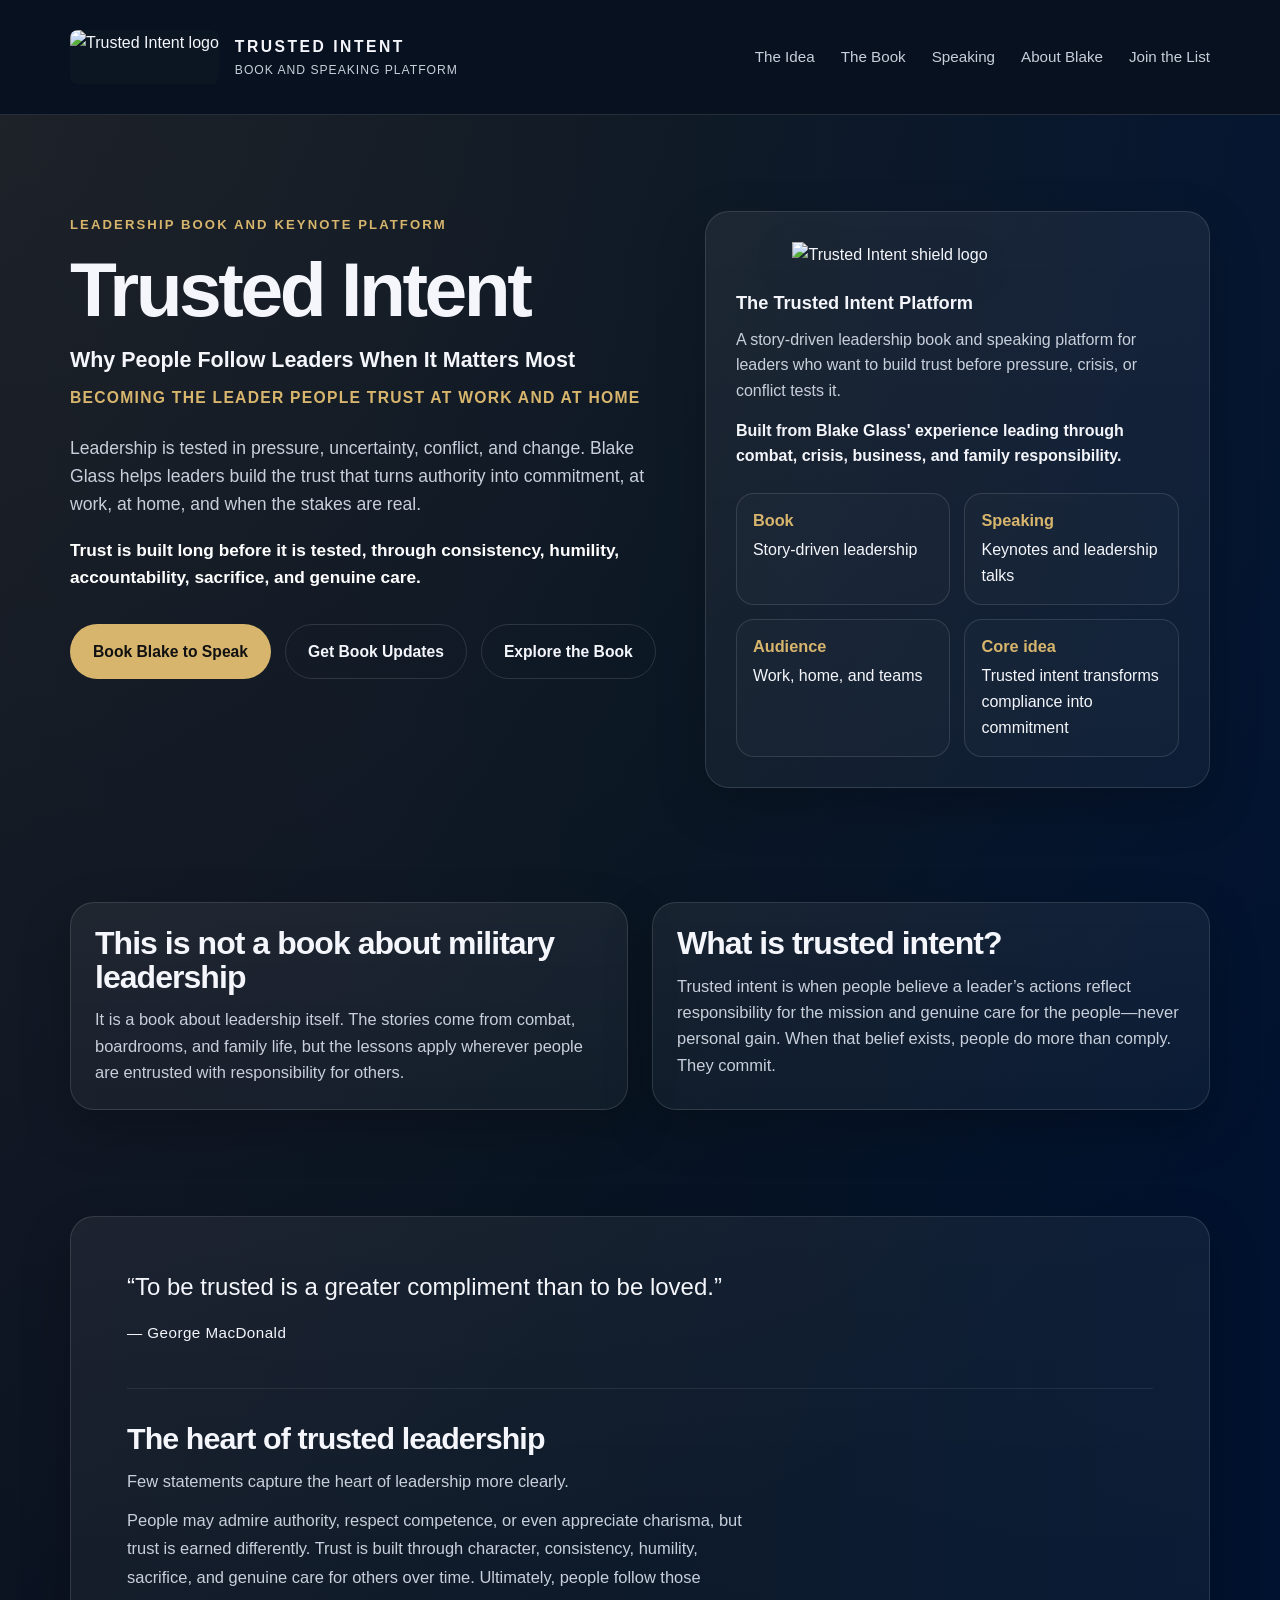
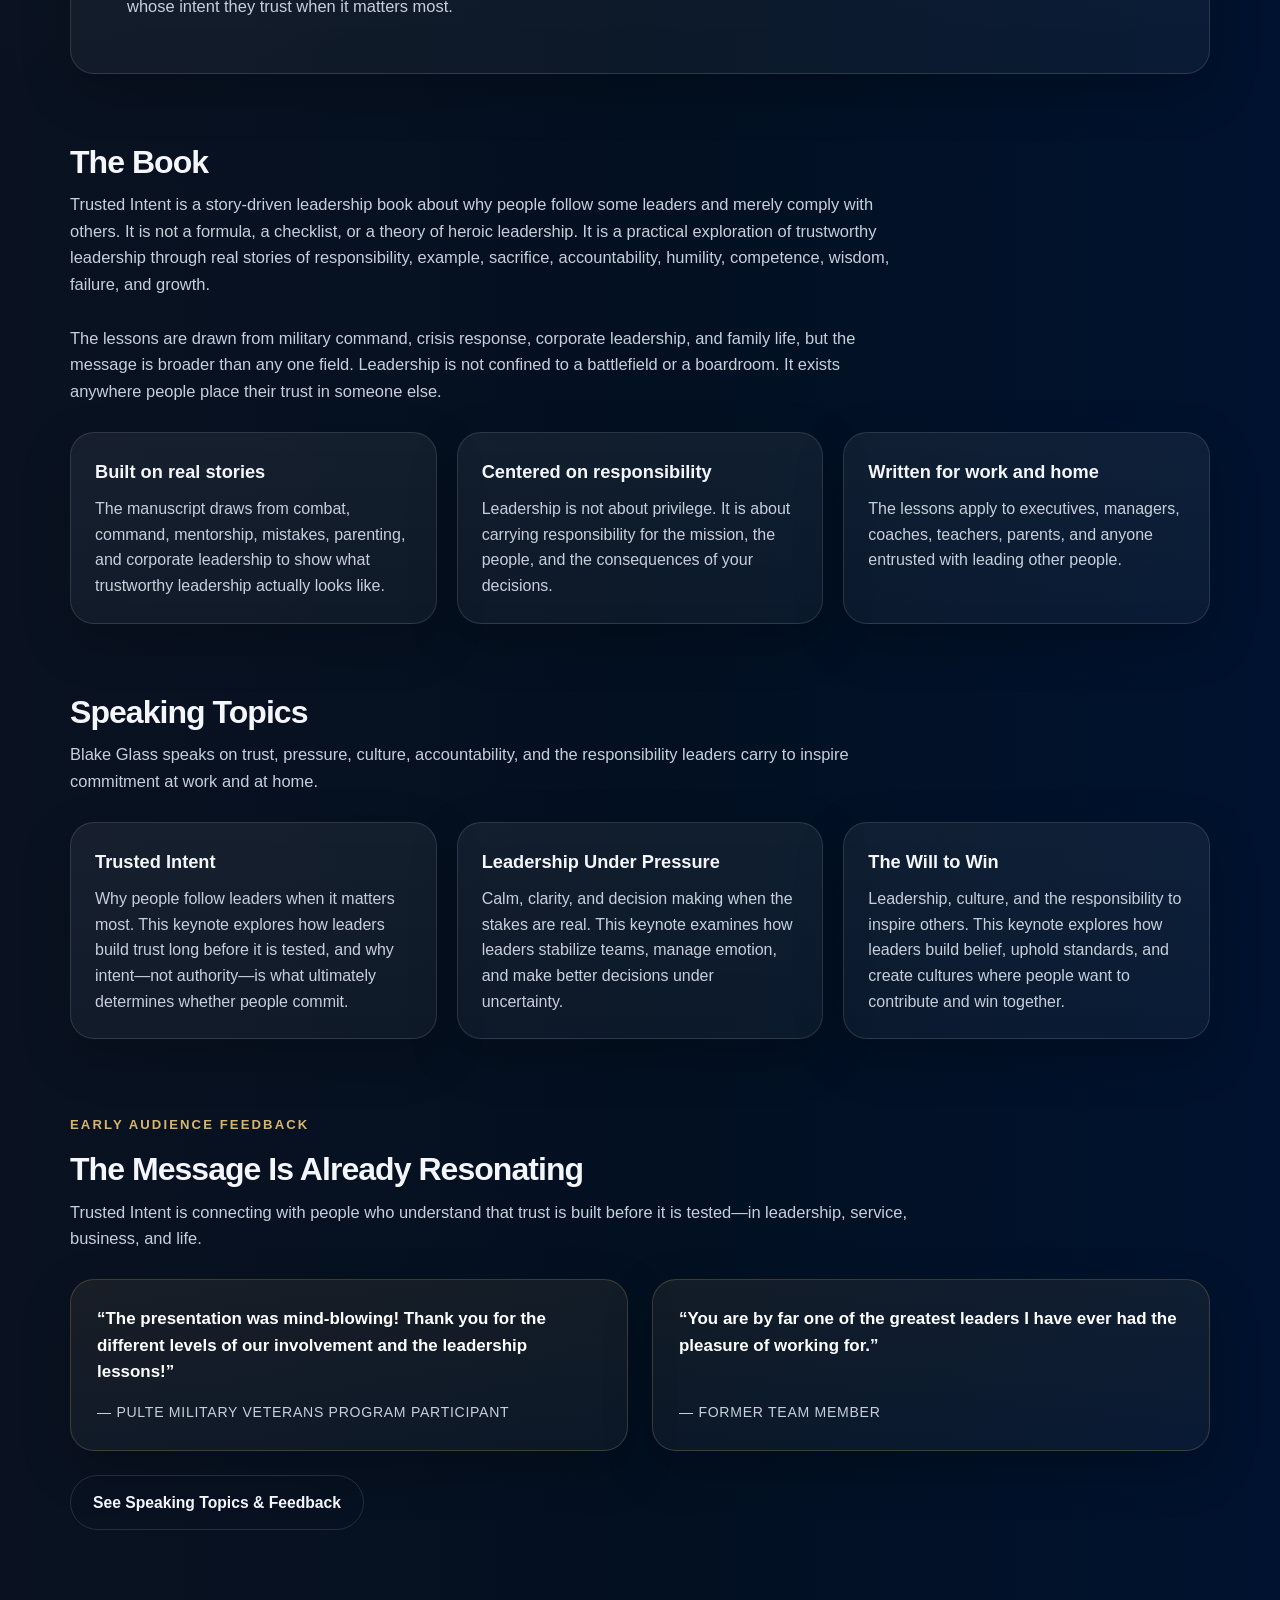
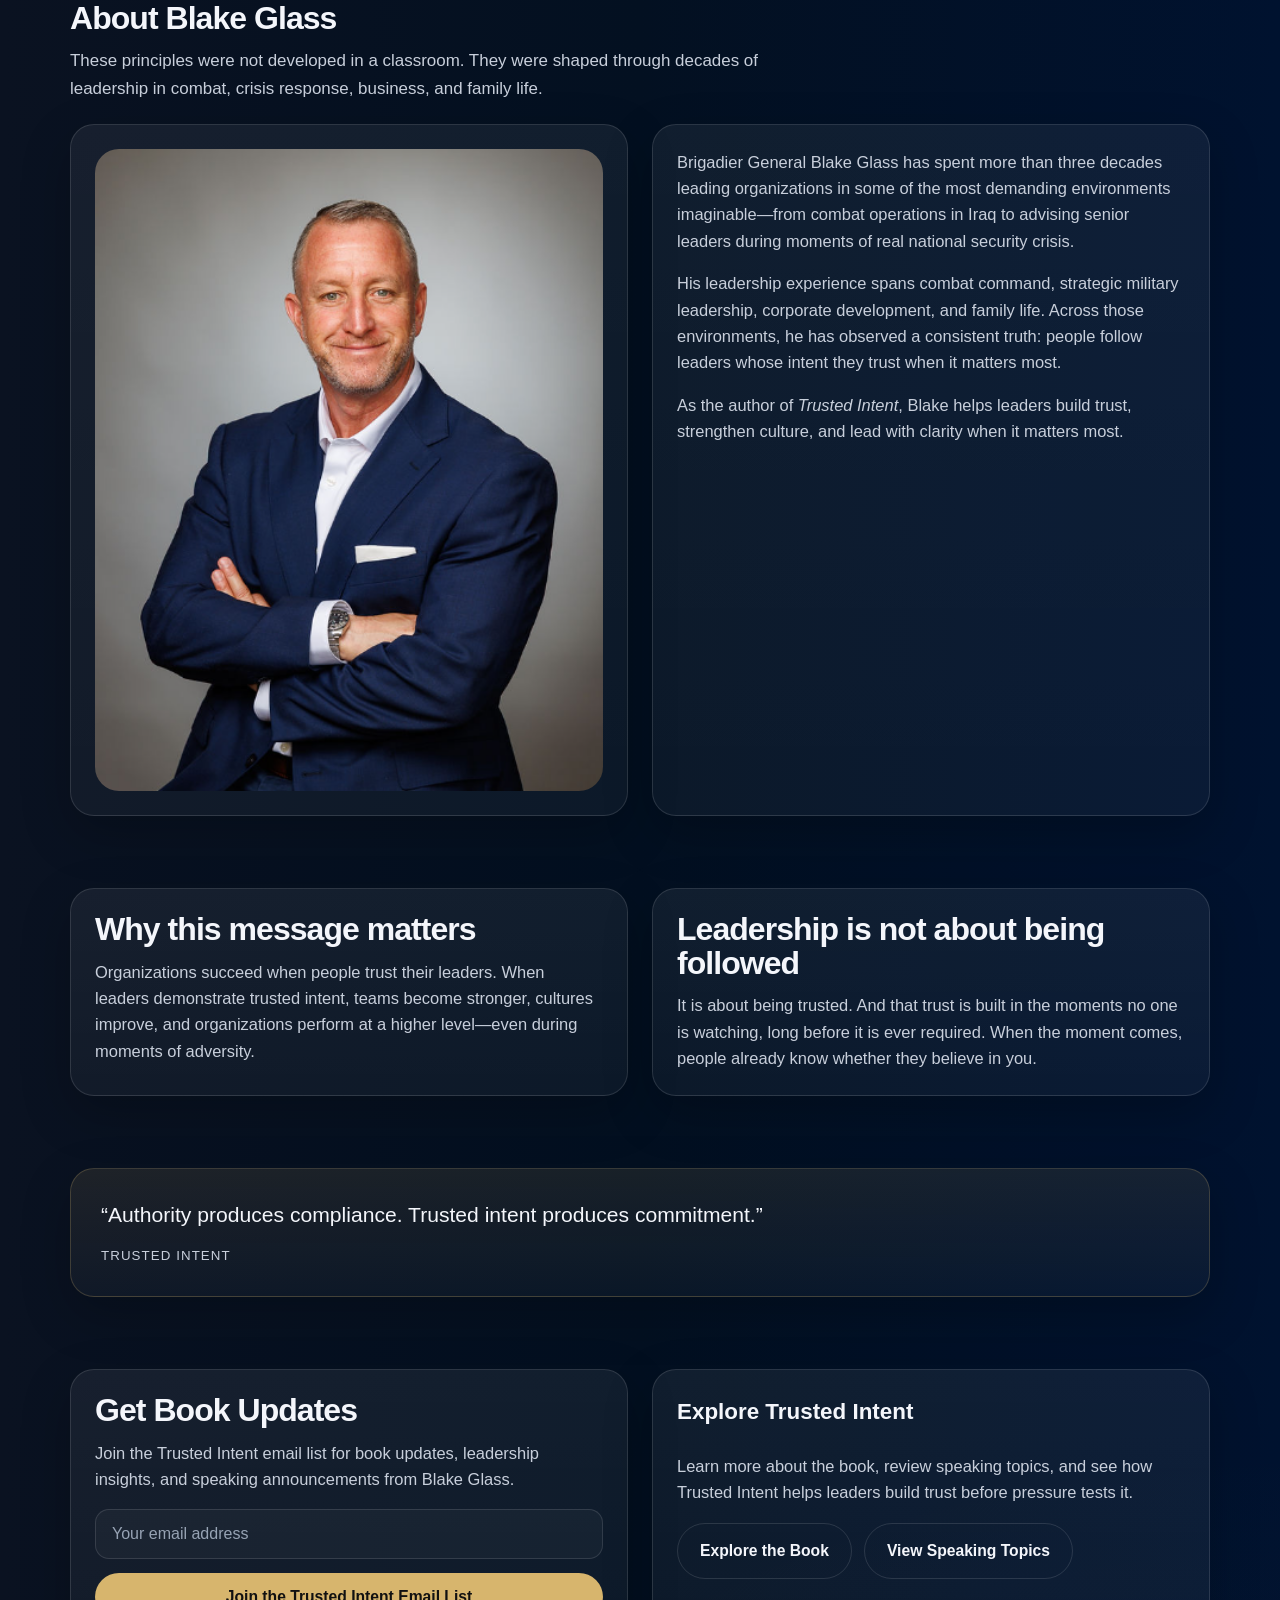
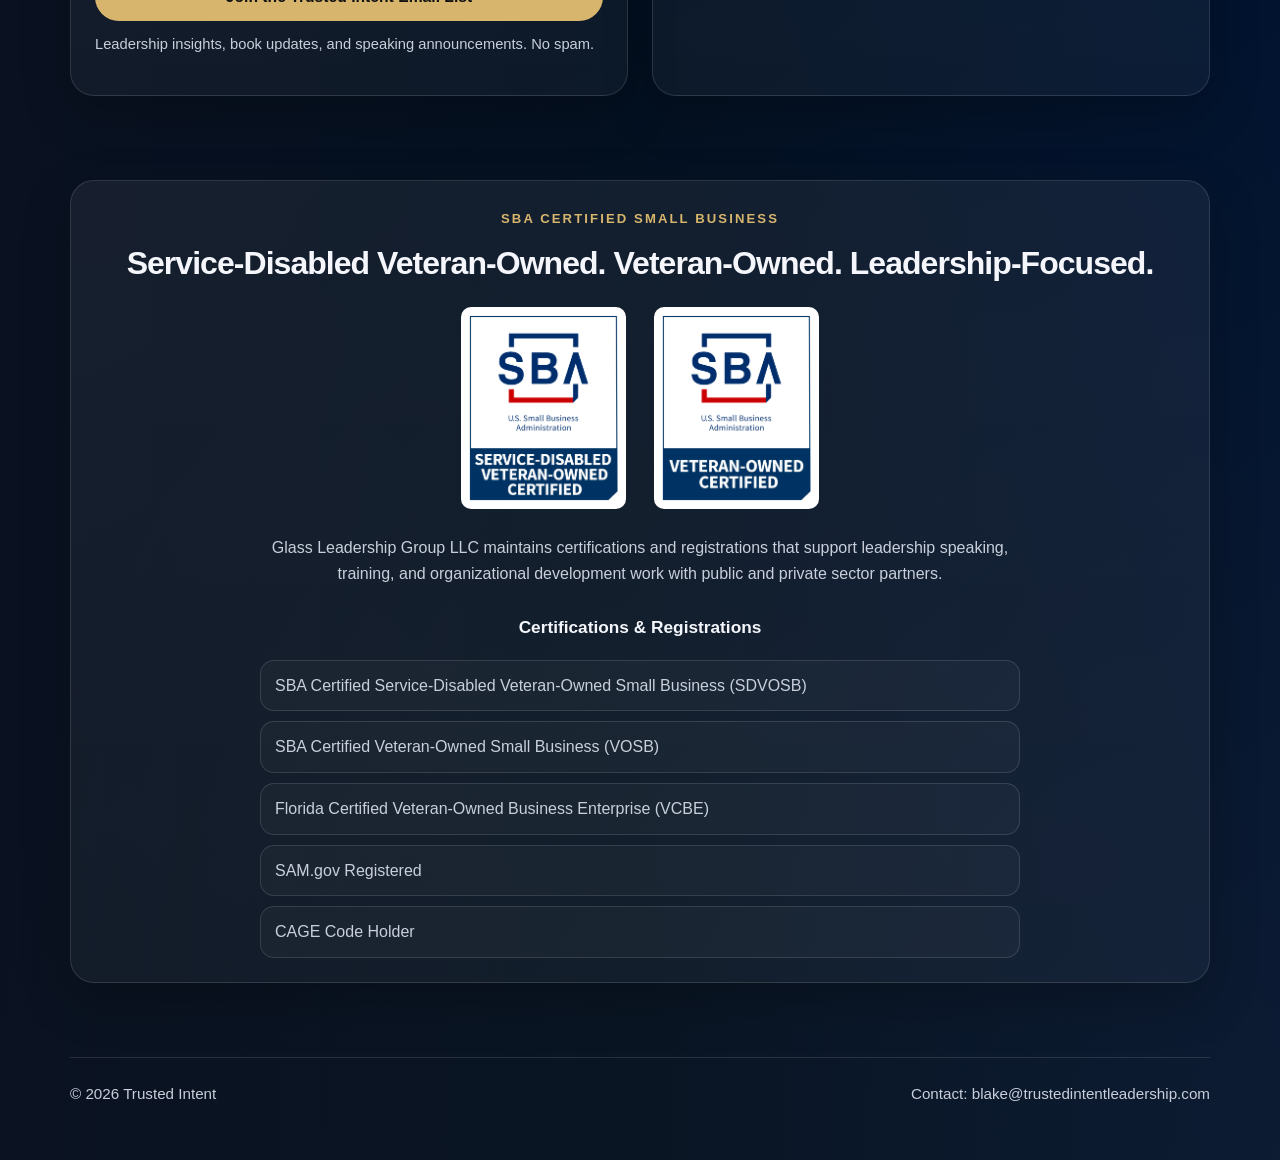
==== index.html @ 0038f47c "Add certifications and registrations list" ====
<!DOCTYPE html>
<html lang="en">
<head>
  <link rel="canonical" href="https://trustedintentleadership.com/" />
  <meta charset="UTF-8" />
  <meta name="viewport" content="width=device-width, initial-scale=1.0" />
  <title>Trusted Intent | Blake Glass</title>
  <meta
    name="description"
    content="Trusted Intent: Why People Follow Leaders When It Matters Most. A leadership book and speaking platform by Blake Glass."
  />

  <!-- Google tag (gtag.js) -->
  <script async src="https://www.googletagmanager.com/gtag/js?id=G-58Q2WPMLMN"></script>
  <script>
    window.dataLayer = window.dataLayer || [];
    function gtag(){dataLayer.push(arguments);}
    gtag('js', new Date());
    gtag('config', 'G-58Q2WPMLMN');
  </script>

  <style>
    :root {
      --bg: #07111f;
      --panel: rgba(255, 255, 255, 0.04);
      --panel-strong: rgba(255, 255, 255, 0.06);
      --text: #f4f6fb;
      --muted: #c8cfdb;
      --line: rgba(255, 255, 255, 0.12);
      --gold: #d7b56d;
      --gold-dark: #b8944d;
      --max: 1140px;
      --radius: 24px;
    }

    * {
      box-sizing: border-box;
    }

    html {
      scroll-behavior: smooth;
    }

    body {
      margin: 0;
      font-family: Arial, Helvetica, sans-serif;
      color: var(--text);
      background:
        radial-gradient(circle at top left, rgba(215,181,109,0.10), transparent 28%),
        radial-gradient(circle at bottom right, rgba(215,181,109,0.06), transparent 22%),
        linear-gradient(90deg, #0a1221 0%, #031021 50%, #00122f 100%);
      line-height: 1.6;
    }

    img {
      max-width: 100%;
      display: block;
    }

    a {
      color: inherit;
      text-decoration: none;
    }

    .wrap {
      width: min(100% - 32px, var(--max));
      margin: 0 auto;
    }

    .topbar {
      position: sticky;
      top: 0;
      z-index: 20;
      background: var(--bg);
      backdrop-filter: blur(10px);
      border-bottom: 1px solid var(--line);
      padding: 16px 24px;
    }

    .nav {
      display: flex;
      align-items: center;
      justify-content: space-between;
      gap: 20px;
      padding: 14px 0;
    }

    .brand {
      display: flex;
      align-items: center;
      gap: 16px;
      min-width: 0;
    }

    .brand img {
      height: 54px;
      width: auto;
      border-radius: 8px;
      background: rgba(255,255,255,0.02);
    }

    .brand-text {
      display: flex;
      flex-direction: column;
      gap: 2px;
    }

    .brand-title {
      font-size: 0.98rem;
      font-weight: 800;
      letter-spacing: 0.16em;
      text-transform: uppercase;
    }

    .brand-subtitle {
      color: var(--muted);
      font-size: 0.76rem;
      letter-spacing: 0.08em;
      text-transform: uppercase;
    }

    .nav-links {
      display: flex;
      align-items: center;
      gap: 26px;
      color: var(--muted);
      font-size: 0.95rem;
    }

    .nav-links a:hover {
      color: var(--text);
    }

    .button,
    button {
      display: inline-flex;
      align-items: center;
      justify-content: center;
      padding: 14px 22px;
      border-radius: 999px;
      border: 1px solid transparent;
      font-weight: 700;
      cursor: pointer;
      transition: 0.2s ease;
      font-size: 0.98rem;
    }

    .button-primary {
      background: var(--gold);
      color: #111;
    }

    .button-primary:hover {
      background: var(--gold-dark);
      transform: translateY(-1px);
    }

    .button-secondary {
      background: transparent;
      color: var(--text);
      border-color: var(--line);
    }

    .button-secondary:hover {
      background: rgba(255,255,255,0.03);
      border-color: rgba(255,255,255,0.24);
    }

    section {
      padding: 36px 0;
    }

    .hero {
      padding: 96px 0 78px;
    }

    .hero-grid {
      display: grid;
      grid-template-columns: 1.08fr 0.92fr;
      gap: 42px;
      align-items: start;
    }

    .eyebrow {
      display: inline-block;
      margin-bottom: 18px;
      color: var(--gold);
      font-size: 0.82rem;
      font-weight: 700;
      letter-spacing: 0.16em;
      text-transform: uppercase;
    }

    h1 {
      margin: 0;
      font-size: clamp(3rem, 6vw, 5.1rem);
      line-height: 0.96;
      letter-spacing: -0.045em;
    }

    .subtitle {
      margin: 16px 0 8px;
      font-size: 1.34rem;
      color: var(--text);
      font-weight: 700;
    }

    .tagline {
      margin: 0 0 24px;
      color: var(--gold);
      font-size: 0.98rem;
      font-weight: 700;
      letter-spacing: 0.08em;
      text-transform: uppercase;
    }

    .lead {
      margin: 0;
      max-width: 760px;
      color: var(--muted);
      font-size: 1.1rem;
    }

    .hero-highlight {
      margin-top: 18px;
      color: #ffffff;
      font-size: 1.08rem;
      font-weight: 700;
      max-width: 760px;
    }

    .hero-actions {
      display: flex;
      flex-wrap: wrap;
      gap: 14px;
      margin-top: 32px;
    }

    .hero-card,
    .panel,
    .quote,
    .testimonial-card {
      background: linear-gradient(180deg, var(--panel-strong), var(--panel));
      border: 1px solid var(--line);
      border-radius: var(--radius);
      box-shadow: 0 18px 50px rgba(0,0,0,0.22);
    }

    .hero-card {
      padding: 30px;
    }

    .hero-logo {
      display: flex;
      justify-content: center;
      margin-bottom: 20px;
    }

    .hero-logo img {
      width: min(100%, 330px);
      height: auto;
      filter: drop-shadow(0 12px 20px rgba(0,0,0,0.22));
    }

    .hero-card h3,
    .card h3 {
      margin: 0 0 10px;
      font-size: 1.14rem;
    }

    .hero-card p,
    .card p {
      margin: 0;
      color: var(--muted);
    }

    .stat-grid {
      display: grid;
      grid-template-columns: 1fr 1fr;
      gap: 14px;
      margin-top: 24px;
    }

    .stat {
      border: 1px solid var(--line);
      border-radius: 18px;
      padding: 16px;
      background: rgba(255,255,255,0.02);
    }

    .stat strong {
      display: block;
      margin-bottom: 6px;
      color: var(--gold);
      font-size: 1.02rem;
      line-height: 1.3;
    }

    .section-title {
      margin: 0 0 12px;
      font-size: 2rem;
      line-height: 1.05;
      letter-spacing: -0.03em;
    }

    .section-copy {
      margin: 0 0 28px;
      max-width: 840px;
      color: var(--muted);
      font-size: 1.03rem;
    }

    .split {
      display: grid;
      grid-template-columns: 1fr 1fr;
      gap: 24px;
      align-items: stretch;
    }

    .three-up,
    .topic-grid,
    .testimonial-grid,
    .about-author,
    .signup {
      display: grid;
      grid-template-columns: repeat(3, 1fr);
      gap: 20px;
    }

    .testimonial-grid,
    .about-author,
    .signup {
      grid-template-columns: 1fr 1fr;
      gap: 24px;
    }

    .about-photo {
      overflow: hidden;
      padding: 0;
    }

    .about-photo img {
      width: 100%;
      height: 100%;
      object-fit: cover;
      border-radius: var(--radius);
    }

    .quote-inline {
      margin-bottom: 42px;
    }

    .editorial-panel .section-title {
      font-size: 1.9rem;
    }

    .panel,
    .card {
      padding: 24px;
      height: 100%;
    }

    .quote {
      padding: 30px;
      background: linear-gradient(180deg, rgba(215,181,109,0.10), rgba(255,255,255,0.03));
      border: 1px solid rgba(215,181,109,0.22);
    }

    .quote-inline p {
      margin: 0;
      font-size: 1.5rem;
      line-height: 1.5;
    }

    .quote-inline small {
      display: block;
      margin-top: 16px;
    }

    .editorial-divider {
      height: 1px;
      background: rgba(255,255,255,0.08);
      margin: 34px 0;
    }

    .quote p {
      margin: 0;
      font-size: 1.32rem;
      line-height: 1.5;
    }

    .quote small {
      display: block;
      margin-top: 14px;
      color: var(--muted);
      text-transform: uppercase;
      letter-spacing: 0.08em;
    }

    .quote-author {
      text-transform: none !important;
      letter-spacing: 0.03em;
      font-size: 0.95rem;
    }

    .editorial-section {
      padding-top: 70px;
    }

    .editorial-panel {
      padding: 52px 56px;
    }

    .editorial-copy {
      max-width: 620px;
      margin-bottom: 0;
      line-height: 1.75;
    }

    .editorial-copy + .editorial-copy {
      margin-top: 10px;
    }

    .bridge-copy {
      max-width: 760px;
      color: var(--muted);
      font-size: 1.06rem;
      margin: 0 0 22px;
    }

    .testimonial-card {
      padding: 26px;
      display: flex;
      flex-direction: column;
      gap: 16px;
      background: linear-gradient(180deg, rgba(215,181,109,0.08), rgba(255,255,255,0.035));
      border-color: rgba(215,181,109,0.22);
    }

    .testimonial-card blockquote {
      margin: 0;
      color: #ffffff;
      font-size: 1.06rem;
      line-height: 1.55;
      font-weight: 700;
    }

    .testimonial-card cite {
      margin-top: auto;
      color: var(--muted);
      font-size: 0.88rem;
      font-style: normal;
      letter-spacing: 0.05em;
      text-transform: uppercase;
    }

    .testimonial-actions {
      margin-top: 24px;
      display: flex;
      flex-wrap: wrap;
      gap: 12px;
    }

    form {
      display: grid;
      gap: 14px;
      margin-top: 14px;
    }

    input {
      width: 100%;
      padding: 15px 16px;
      border-radius: 14px;
      border: 1px solid var(--line);
      background: rgba(255,255,255,0.03);
      color: var(--text);
      font-size: 1rem;
    }

    input::placeholder {
      color: #97a3b4;
    }

    .fine-print {
      margin-top: 12px;
      color: var(--muted);
      font-size: 0.92rem;
    }

    .footer {
      padding: 26px 0 54px;
      color: var(--muted);
      font-size: 0.95rem;
    }

    .footer-line {
      border-top: 1px solid var(--line);
      padding-top: 24px;
      display: flex;
      justify-content: space-between;
      gap: 16px;
      flex-wrap: wrap;
    }

    .certification-section {
      padding: 48px 0;
    }

    .certification-card {
      text-align: center;
    }

    .certification-badges {
      display: flex;
      justify-content: center;
      align-items: center;
      gap: 28px;
      flex-wrap: wrap;
      margin: 26px 0;
    }

    .certification-badges img {
      max-width: 165px;
      width: 100%;
      height: auto;
      background: #ffffff;
      border-radius: 10px;
      padding: 8px;
    }

    .certification-note {
      max-width: 760px;
      margin: 0 auto;
      color: var(--muted);
      font-size: 1rem;
    }

    .certification-list-title {
      margin: 28px 0 0;
      color: var(--text);
      font-size: 1.08rem;
    }

    .certification-list {
      display: grid;
      gap: 10px;
      max-width: 760px;
      margin: 18px auto 0;
      padding: 0;
      list-style: none;
      text-align: left;
    }

    .certification-list li {
      border: 1px solid var(--line);
      border-radius: 14px;
      padding: 12px 14px;
      background: rgba(255,255,255,0.03);
      color: var(--muted);
    }

    @media (max-width: 960px) {
      .hero-grid,
      .split,
      .three-up,
      .topic-grid,
      .testimonial-grid,
      .about-author,
      .signup {
        grid-template-columns: 1fr;
      }

      .topbar {
        padding: 12px 18px;
      }

      .nav {
        align-items: flex-start;
        flex-wrap: wrap;
        gap: 12px;
      }

      .nav-links {
        display: flex;
        width: 100%;
        flex-wrap: wrap;
        gap: 8px;
        font-size: 0.82rem;
        line-height: 1.2;
      }

      .nav-links a {
        border: 1px solid var(--line);
        border-radius: 999px;
        padding: 8px 10px;
        background: rgba(255,255,255,0.03);
      }

      .hero {
        padding-top: 66px;
      }
    }

    @media (max-width: 640px) {
      .brand img {
        height: 46px;
      }

      .brand-title {
        font-size: 0.9rem;
      }

      .subtitle {
        font-size: 1.12rem;
      }

      .quote p {
        font-size: 1.14rem;
      }

      .hero-actions,
      .testimonial-actions {
        flex-direction: column;
        align-items: stretch;
      }

      .editorial-panel {
        padding: 34px 28px;
      }
    }
  </style>
</head>

<body>
  <header class="topbar">
    <div class="wrap nav">
      <a class="brand" href="index.html">
        <img src="logo1.png" alt="Trusted Intent logo" />
        <div class="brand-text">
          <span class="brand-title">Trusted Intent</span>
          <span class="brand-subtitle">Book and speaking platform</span>
        </div>
      </a>

      <nav class="nav-links">
        <a href="#idea">The Idea</a>
        <a href="book.html">The Book</a>
        <a href="speaking.html">Speaking</a>
        <a href="#about">About Blake</a>
        <a href="#join">Join the List</a>
      </nav>
    </div>
  </header>

  <main id="top">
    <section class="hero">
      <div class="wrap hero-grid">
        <div>
          <span class="eyebrow">Leadership book and keynote platform</span>
          <h1>Trusted Intent</h1>
          <p class="subtitle">Why People Follow Leaders When It Matters Most</p>
          <p class="tagline">Becoming the Leader People Trust at Work and at Home</p>

          <p class="lead">
            Leadership is tested in pressure, uncertainty, conflict, and change. Blake Glass helps leaders build the trust that turns authority into commitment, at work, at home, and when the stakes are real.
          </p>

          <p class="hero-highlight">
            Trust is built long before it is tested, through consistency, humility, accountability, sacrifice, and genuine care.
          </p>

          <div class="hero-actions">
            <a class="button button-primary" href="speaking.html">Book Blake to Speak</a>
            <a class="button button-secondary" href="#join">Get Book Updates</a>
            <a class="button button-secondary" href="book.html">Explore the Book</a>
          </div>
        </div>

        <aside class="hero-card">
          <div class="hero-logo">
            <img src="logo1.png" alt="Trusted Intent shield logo" />
          </div>

          <h3>The Trusted Intent Platform</h3>
          <p>
            A story-driven leadership book and speaking platform for leaders who want to build trust before pressure, crisis, or conflict tests it.
          </p>
          <p style="margin-top:14px; color:#f4f6fb; font-weight:700;">
            Built from Blake Glass' experience leading through combat, crisis, business, and family responsibility.
          </p>

          <div class="stat-grid">
            <div class="stat">
              <strong>Book</strong>
              <span>Story-driven leadership</span>
            </div>
            <div class="stat">
              <strong>Speaking</strong>
              <span>Keynotes and leadership talks</span>
            </div>
            <div class="stat">
              <strong>Audience</strong>
              <span>Work, home, and teams</span>
            </div>
            <div class="stat">
              <strong>Core idea</strong>
              <span>Trusted intent transforms compliance into commitment</span>
            </div>
          </div>
        </aside>
      </div>
    </section>

    <section id="idea">
      <div class="wrap split">
        <div class="panel">
          <h2 class="section-title">This is not a book about military leadership</h2>
          <p class="section-copy" style="max-width:none; margin-bottom:0;">
            It is a book about leadership itself. The stories come from combat, boardrooms, and family life, but the lessons apply wherever people are entrusted with responsibility for others.
          </p>
        </div>

        <div class="panel">
          <h2 class="section-title">What is trusted intent?</h2>
          <p class="section-copy" style="max-width:none; margin-bottom:0;">
            Trusted intent is when people believe a leader’s actions reflect responsibility for the mission and genuine care for the people—never personal gain. When that belief exists, people do more than comply. They commit.
          </p>
        </div>
      </div>
    </section>

    <section class="editorial-section">
      <div class="wrap">
        <div class="panel editorial-panel">
          <div class="quote-inline">
            <p>“To be trusted is a greater compliment than to be loved.”</p>
            <small class="quote-author">— George MacDonald</small>
          </div>

          <div class="editorial-divider"></div>

          <h2 class="section-title">The heart of trusted leadership</h2>

          <p class="section-copy editorial-copy">
            Few statements capture the heart of leadership more clearly.
          </p>

          <p class="section-copy editorial-copy">
            People may admire authority, respect competence, or even appreciate charisma, but trust is earned differently. Trust is built through character, consistency, humility, sacrifice, and genuine care for others over time. Ultimately, people follow those whose intent they trust when it matters most.
          </p>
        </div>
      </div>
    </section>

    <section id="book">
      <div class="wrap">
        <h2 class="section-title">The Book</h2>
        <p class="section-copy">
          Trusted Intent is a story-driven leadership book about why people follow some leaders and merely comply with others. It is not a formula, a checklist, or a theory of heroic leadership. It is a practical exploration of trustworthy leadership through real stories of responsibility, example, sacrifice, accountability, humility, competence, wisdom, failure, and growth.
        </p>
        <p class="section-copy">
          The lessons are drawn from military command, crisis response, corporate leadership, and family life, but the message is broader than any one field. Leadership is not confined to a battlefield or a boardroom. It exists anywhere people place their trust in someone else.
        </p>

        <div class="three-up">
          <div class="panel card">
            <h3>Built on real stories</h3>
            <p>
              The manuscript draws from combat, command, mentorship, mistakes, parenting, and corporate leadership to show what trustworthy leadership actually looks like.
            </p>
          </div>

          <div class="panel card">
            <h3>Centered on responsibility</h3>
            <p>
              Leadership is not about privilege. It is about carrying responsibility for the mission, the people, and the consequences of your decisions.
            </p>
          </div>

          <div class="panel card">
            <h3>Written for work and home</h3>
            <p>
              The lessons apply to executives, managers, coaches, teachers, parents, and anyone entrusted with leading other people.
            </p>
          </div>
        </div>
      </div>
    </section>

    <section id="speaking">
      <div class="wrap">
        <h2 class="section-title">Speaking Topics</h2>
        <p class="section-copy">
          Blake Glass speaks on trust, pressure, culture, accountability, and the responsibility leaders carry to inspire commitment at work and at home.
        </p>

        <div class="topic-grid">
          <div class="panel card">
            <h3>Trusted Intent</h3>
            <p>
              Why people follow leaders when it matters most. This keynote explores how leaders build trust long before it is tested, and why intent—not authority—is what ultimately determines whether people commit.
            </p>
          </div>

          <div class="panel card">
            <h3>Leadership Under Pressure</h3>
            <p>
              Calm, clarity, and decision making when the stakes are real. This keynote examines how leaders stabilize teams, manage emotion, and make better decisions under uncertainty.
            </p>
          </div>

          <div class="panel card">
            <h3>The Will to Win</h3>
            <p>
              Leadership, culture, and the responsibility to inspire others. This keynote explores how leaders build belief, uphold standards, and create cultures where people want to contribute and win together.
            </p>
          </div>
        </div>
      </div>
    </section>

    <section id="homepage-testimonials">
      <div class="wrap">
        <span class="eyebrow">Early audience feedback</span>
        <h2 class="section-title">The Message Is Already Resonating</h2>
        <p class="section-copy">
          Trusted Intent is connecting with people who understand that trust is built before it is tested—in leadership, service, business, and life.
        </p>

        <div class="testimonial-grid">
          <article class="testimonial-card">
            <blockquote>“The presentation was mind-blowing! Thank you for the different levels of our involvement and the leadership lessons!”</blockquote>
            <cite>— Pulte Military Veterans Program Participant</cite>
          </article>

          <article class="testimonial-card">
            <blockquote>“You are by far one of the greatest leaders I have ever had the pleasure of working for.”</blockquote>
            <cite>— Former Team Member</cite>
          </article>
        </div>

        <div class="testimonial-actions">
          <a class="button button-secondary" href="speaking.html#testimonials">See Speaking Topics &amp; Feedback</a>
        </div>
      </div>
    </section>

    <section id="about">
      <div class="wrap">
        <h2 class="section-title">About Blake Glass</h2>
        <p class="bridge-copy">
          These principles were not developed in a classroom. They were shaped through decades of leadership in combat, crisis response, business, and family life.
        </p>

        <div class="about-author">
          <div class="panel about-photo">
            <img src="Glass.png" alt="Blake Glass, author and executive leadership speaker" />
          </div>

          <div class="panel">
            <p class="section-copy" style="margin-bottom:16px; max-width:none;">
              Brigadier General Blake Glass has spent more than three decades leading organizations in some of the most demanding environments imaginable—from combat operations in Iraq to advising senior leaders during moments of real national security crisis.
            </p>

            <p class="section-copy" style="margin-bottom:16px; max-width:none;">
              His leadership experience spans combat command, strategic military leadership, corporate development, and family life. Across those environments, he has observed a consistent truth: people follow leaders whose intent they trust when it matters most.
            </p>

            <p class="section-copy" style="margin-bottom:0; max-width:none;">
              As the author of <em>Trusted Intent</em>, Blake helps leaders build trust, strengthen culture, and lead with clarity when it matters most.
            </p>
          </div>
        </div>
      </div>
    </section>

    <section>
      <div class="wrap split">
        <div class="panel">
          <h2 class="section-title">Why this message matters</h2>
          <p class="section-copy" style="max-width:none; margin-bottom:0;">
            Organizations succeed when people trust their leaders. When leaders demonstrate trusted intent, teams become stronger, cultures improve, and organizations perform at a higher level—even during moments of adversity.
          </p>
        </div>

        <div class="panel">
          <h2 class="section-title">Leadership is not about being followed</h2>
          <p class="section-copy" style="max-width:none; margin-bottom:0;">
            It is about being trusted. And that trust is built in the moments no one is watching, long before it is ever required. When the moment comes, people already know whether they believe in you.
          </p>
        </div>
      </div>
    </section>

    <section>
      <div class="wrap">
        <div class="quote">
          <p>“Authority produces compliance. Trusted intent produces commitment.”</p>
          <small>Trusted Intent</small>
        </div>
      </div>
    </section>

    <section id="join">
      <div class="wrap signup">
        <div class="panel">
          <h2 class="section-title">Get Book Updates</h2>
          <p class="section-copy" style="margin-bottom:16px; max-width:none;">
            Join the Trusted Intent email list for book updates, leadership insights, and speaking announcements from Blake Glass.
          </p>

          <div id="mc_embed_signup" style="background:transparent; clear:left; width:100%;">
            <form
              action="https://trustedintentleadership.us4.list-manage.com/subscribe/post?u=667dd87419f090917eddd4fc5&amp;id=562c06b1cb&amp;f_id=0015fee0f0"
              method="post"
              style="display:grid; gap:14px; margin-top:14px;"
            >
              <input
                type="email"
                name="EMAIL"
                id="mce-EMAIL"
                placeholder="Your email address"
                required
                style="width:100%; padding:15px 16px; border-radius:14px; border:1px solid rgba(255,255,255,0.12); background:rgba(255,255,255,0.03); color:#f4f6fb; font-size:1rem;"
              />

              <div aria-hidden="true" style="position:absolute; left:-5000px;">
                <input type="text" name="b_667dd87419f090917eddd4fc5_562c06b1cb" tabindex="-1" value="">
              </div>

              <button
                type="submit"
                name="subscribe"
                id="mc-embedded-subscribe"
                class="button button-primary"
              >
                Join the Trusted Intent Email List
              </button>
            </form>
          </div>

          <p class="fine-print">
            Leadership insights, book updates, and speaking announcements. No spam.
          </p>
        </div>

        <div class="panel">
          <h3 style="margin-top:0; font-size:1.4rem;">Explore Trusted Intent</h3>
          <p class="section-copy" style="max-width:none; margin-bottom:18px;">
            Learn more about the book, review speaking topics, and see how Trusted Intent helps leaders build trust before pressure tests it.
          </p>
          <div style="display:flex; gap:12px; flex-wrap:wrap;">
            <a class="button button-secondary" href="book.html">Explore the Book</a>
            <a class="button button-secondary" href="speaking.html">View Speaking Topics</a>
          </div>
        </div>
      </div>
    </section>
  </main>

  <section class="certification-section">
    <div class="wrap">
      <div class="panel certification-card">
        <span class="eyebrow">SBA Certified Small Business</span>
        <h2 class="section-title">Service-Disabled Veteran-Owned. Veteran-Owned. Leadership-Focused.</h2>

        <div class="certification-badges">
          <img src="Service-Disabled Veteran-Owned-Certified.png" alt="SBA Service-Disabled Veteran-Owned Certified badge" />
          <img src="Veteran-Owned Certified.png" alt="SBA Veteran-Owned Certified badge" />
        </div>

        <p class="certification-note">
          Glass Leadership Group LLC maintains certifications and registrations that support leadership speaking,
          training, and organizational development work with public and private sector partners.
        </p>

        <h3 class="certification-list-title">Certifications &amp; Registrations</h3>
        <ul class="certification-list">
          <li>SBA Certified Service-Disabled Veteran-Owned Small Business (SDVOSB)</li>
          <li>SBA Certified Veteran-Owned Small Business (VOSB)</li>
          <li>Florida Certified Veteran-Owned Business Enterprise (VCBE)</li>
          <li>SAM.gov Registered</li>
          <li>CAGE Code Holder</li>
        </ul>
      </div>
    </div>
  </section>

  <footer class="footer">
    <div class="wrap footer-line">
      <div>© 2026 Trusted Intent</div>
      <div>Contact: blake@trustedintentleadership.com</div>
    </div>
  </footer>
</body>
</html>
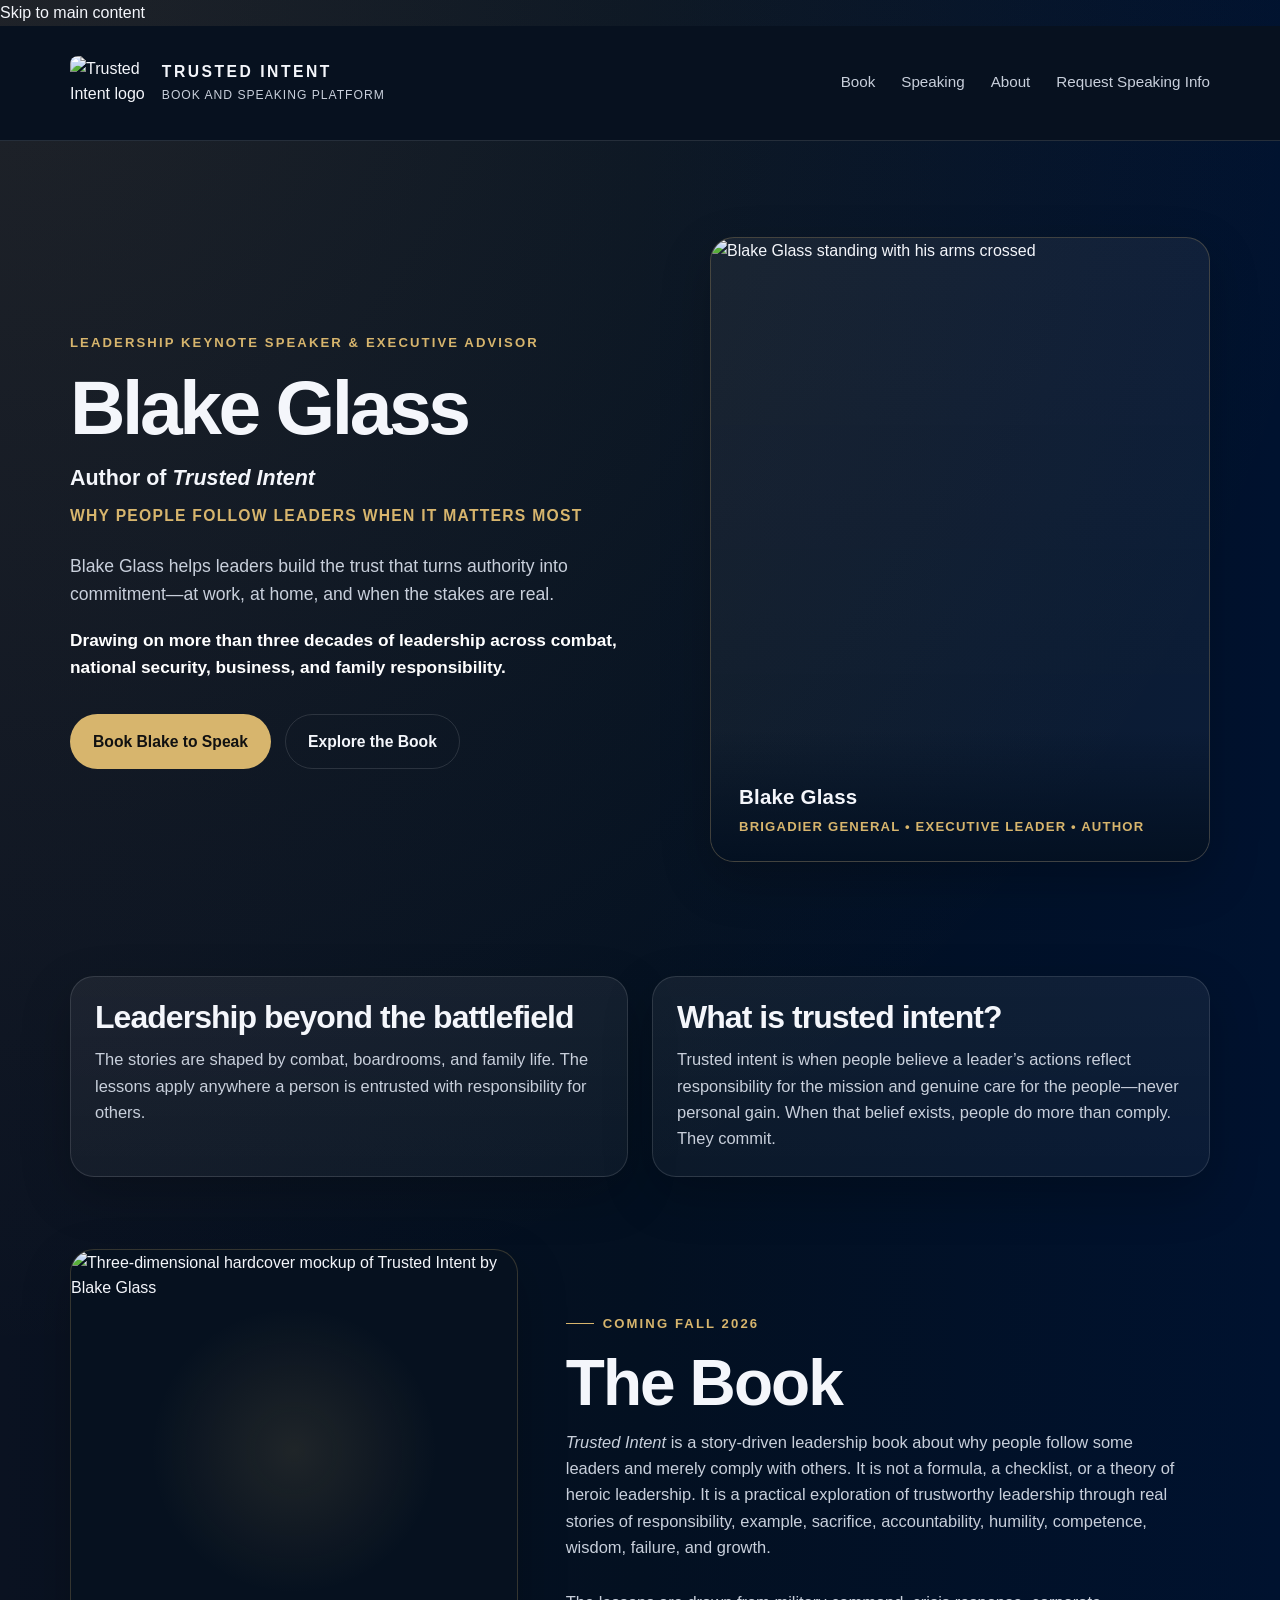
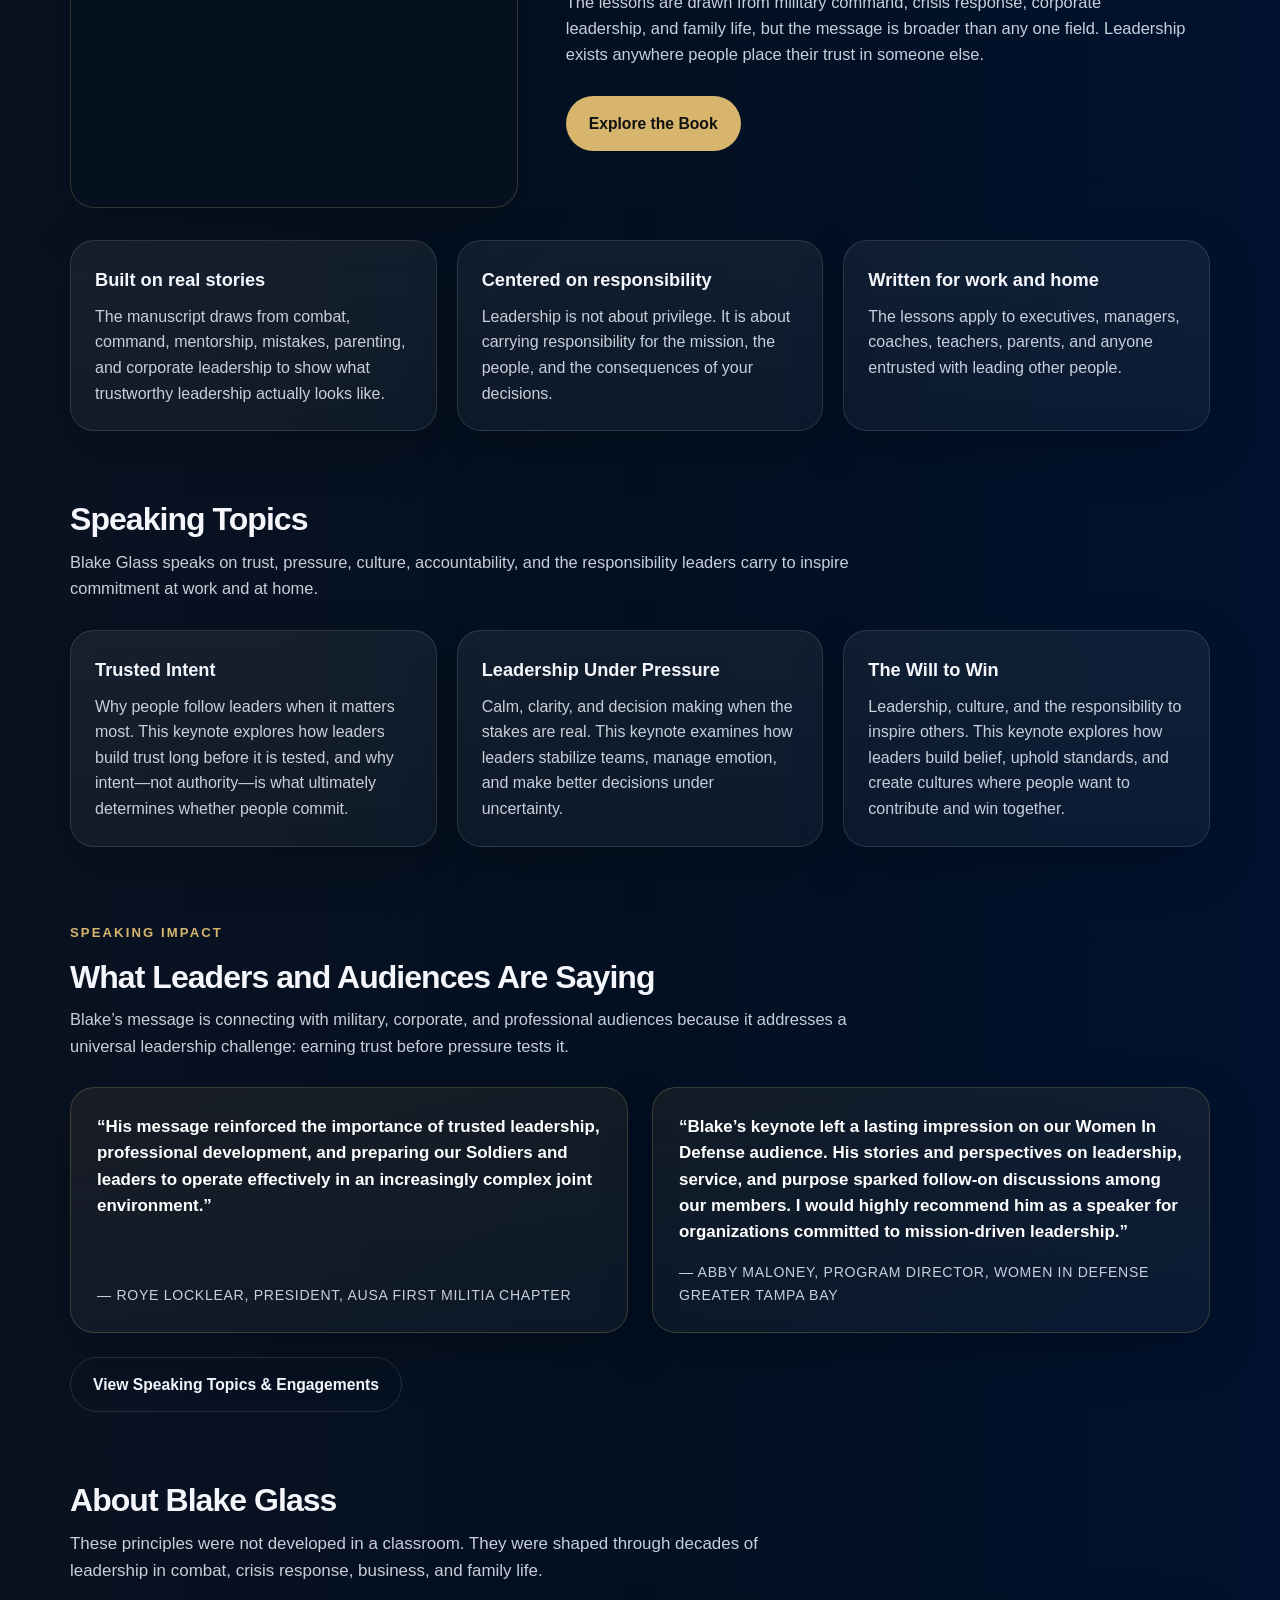
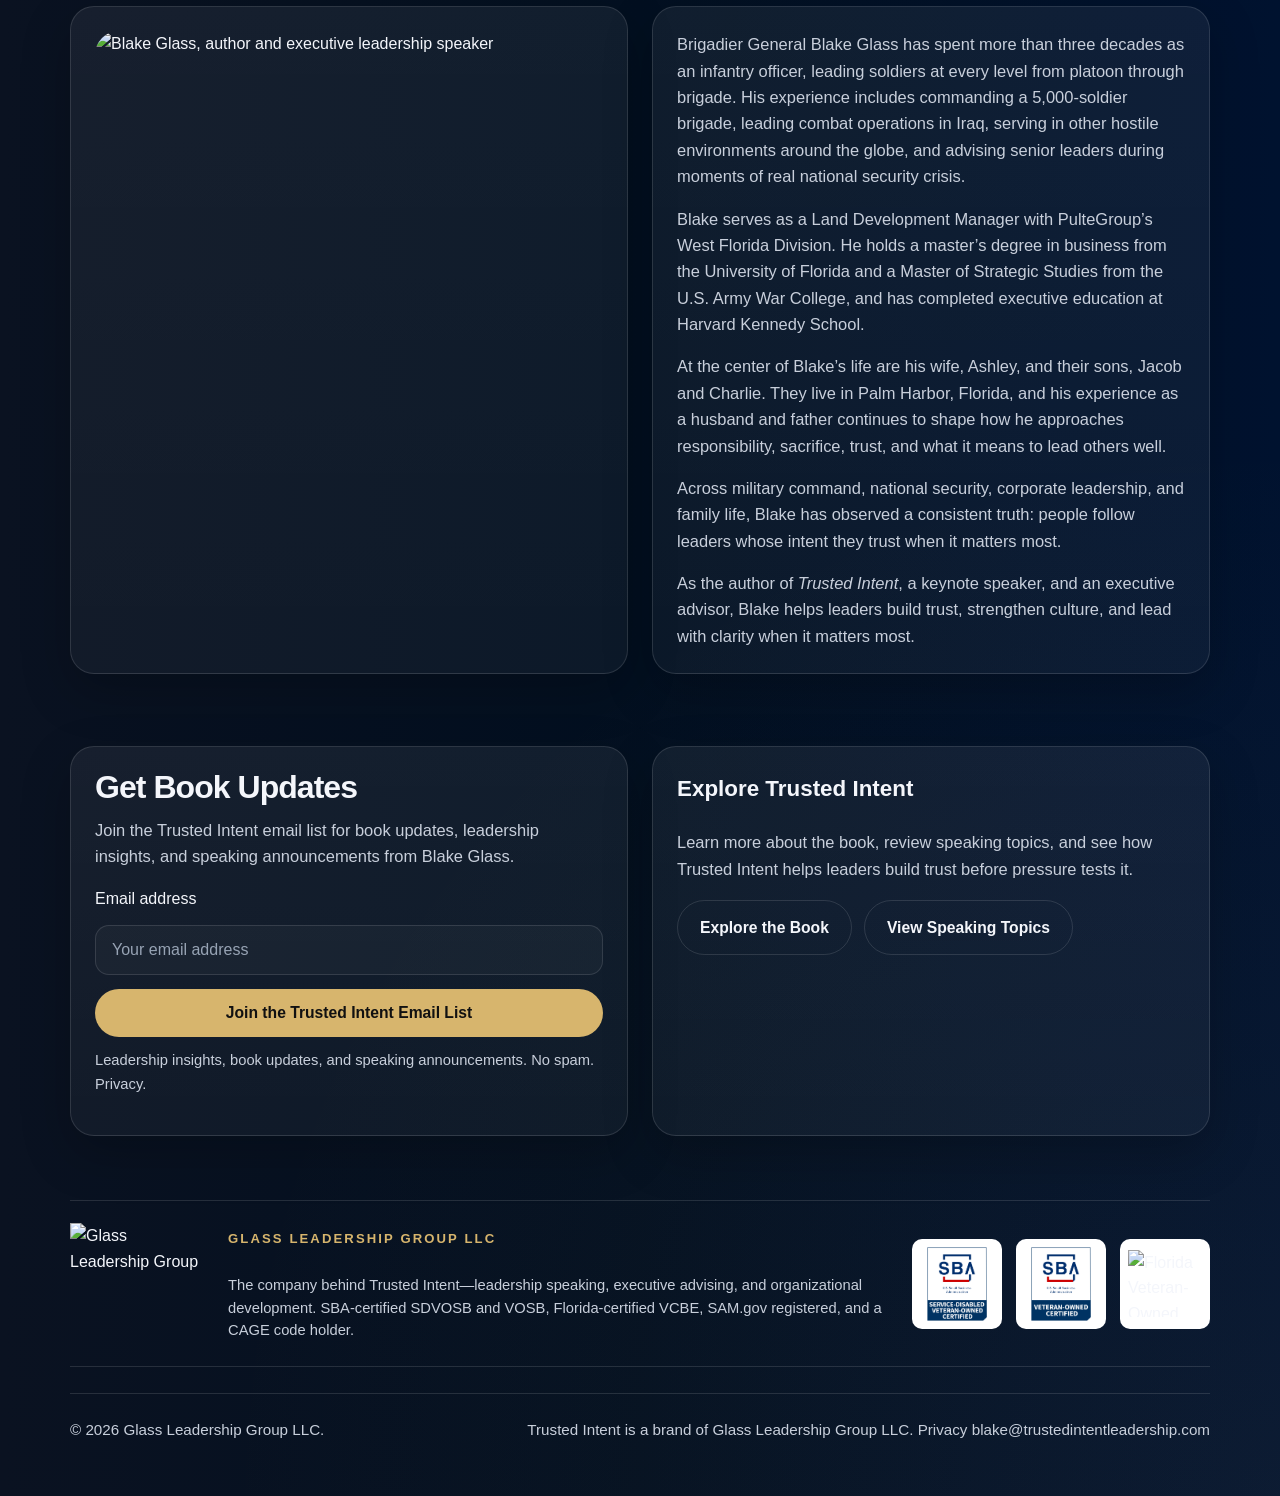
==== commit 54010487: "Replace homepage testimonial with Abby Maloney endorsement" ====
--- a/index.html
+++ b/index.html
@@ -7,8 +7,18 @@
   <title>Trusted Intent | Blake Glass</title>
   <meta
     name="description"
-    content="Trusted Intent: Why People Follow Leaders When It Matters Most. A leadership book and speaking platform by Blake Glass."
+    content="Blake Glass is a leadership keynote speaker, executive advisor, and author of Trusted Intent: Why People Follow Leaders When It Matters Most."
   />
+  <meta name="theme-color" content="#07111f" />
+  <meta property="og:type" content="website" />
+  <meta property="og:title" content="Blake Glass | Leadership Keynote Speaker & Executive Advisor" />
+  <meta property="og:description" content="Trusted Intent helps leaders build the trust that turns authority into commitment—at work, at home, and when the stakes are real." />
+  <meta property="og:url" content="https://trustedintentleadership.com/" />
+  <meta property="og:image" content="https://trustedintentleadership.com/blake-glass-hero.webp" />
+  <meta property="og:image:alt" content="Blake Glass, leadership keynote speaker and author of Trusted Intent" />
+  <meta name="twitter:card" content="summary_large_image" />
+  <link rel="icon" href="favicon.png" type="image/png" />
+  <link rel="preload" href="blake-glass-hero.webp" as="image" type="image/webp" />
 
   <!-- Google tag (gtag.js) -->
   <script async src="https://www.googletagmanager.com/gtag/js?id=G-58Q2WPMLMN"></script>
@@ -18,6 +28,7 @@
     gtag('js', new Date());
     gtag('config', 'G-58Q2WPMLMN');
   </script>
+  <script defer src="analytics.js"></script>
 
   <style>
     :root {
@@ -96,7 +107,6 @@
       height: 54px;
       width: auto;
       border-radius: 8px;
-      background: rgba(255,255,255,0.02);
     }
 
     .brand-text {
@@ -178,7 +188,7 @@
       display: grid;
       grid-template-columns: 1.08fr 0.92fr;
       gap: 42px;
-      align-items: start;
+      align-items: center;
     }
 
     .eyebrow {
@@ -236,7 +246,7 @@
       margin-top: 32px;
     }
 
-    .hero-card,
+    .hero-visual,
     .panel,
     .quote,
     .testimonial-card {
@@ -246,54 +256,56 @@
       box-shadow: 0 18px 50px rgba(0,0,0,0.22);
     }
 
-    .hero-card {
-      padding: 30px;
-    }
-
-    .hero-logo {
-      display: flex;
-      justify-content: center;
-      margin-bottom: 20px;
-    }
-
-    .hero-logo img {
-      width: min(100%, 330px);
-      height: auto;
-      filter: drop-shadow(0 12px 20px rgba(0,0,0,0.22));
-    }
-
-    .hero-card h3,
+    .hero-visual {
+      position: relative;
+      overflow: hidden;
+      width: min(100%, 500px);
+      aspect-ratio: 4 / 5;
+      margin: 0;
+      justify-self: end;
+      border-color: rgba(215,181,109,0.24);
+    }
+
+    .hero-photo {
+      width: 100%;
+      height: 100%;
+      object-fit: cover;
+      object-position: center 42%;
+    }
+
+    .hero-photo-caption {
+      position: absolute;
+      right: 0;
+      bottom: 0;
+      left: 0;
+      padding: 52px 28px 24px;
+      background: linear-gradient(180deg, transparent, rgba(3,16,33,0.96));
+    }
+
+    .hero-photo-caption strong {
+      display: block;
+      font-size: 1.28rem;
+      letter-spacing: 0.01em;
+    }
+
+    .hero-photo-caption span {
+      display: block;
+      margin-top: 2px;
+      color: var(--gold);
+      font-size: 0.82rem;
+      font-weight: 700;
+      letter-spacing: 0.09em;
+      text-transform: uppercase;
+    }
+
     .card h3 {
       margin: 0 0 10px;
       font-size: 1.14rem;
     }
 
-    .hero-card p,
     .card p {
       margin: 0;
       color: var(--muted);
-    }
-
-    .stat-grid {
-      display: grid;
-      grid-template-columns: 1fr 1fr;
-      gap: 14px;
-      margin-top: 24px;
-    }
-
-    .stat {
-      border: 1px solid var(--line);
-      border-radius: 18px;
-      padding: 16px;
-      background: rgba(255,255,255,0.02);
-    }
-
-    .stat strong {
-      display: block;
-      margin-bottom: 6px;
-      color: var(--gold);
-      font-size: 1.02rem;
-      line-height: 1.3;
     }
 
     .section-title {
@@ -334,6 +346,68 @@
       gap: 24px;
     }
 
+    .book-feature {
+      display: grid;
+      grid-template-columns: minmax(300px, 0.82fr) minmax(0, 1.18fr);
+      gap: 48px;
+      align-items: center;
+      margin-bottom: 32px;
+    }
+
+    .book-visual {
+      position: relative;
+      overflow: hidden;
+      min-height: 520px;
+      border: 1px solid rgba(215,181,109,0.22);
+      border-radius: var(--radius);
+      background:
+        radial-gradient(circle at 50% 36%, rgba(215,181,109,0.12), transparent 34%),
+        #06111f;
+      box-shadow: 0 18px 50px rgba(0,0,0,0.22);
+    }
+
+    .book-visual img {
+      width: 100%;
+      height: 100%;
+      min-height: 520px;
+      object-fit: cover;
+      object-position: center;
+    }
+
+    .book-release {
+      display: inline-flex;
+      align-items: center;
+      gap: 9px;
+      margin-bottom: 16px;
+      color: var(--gold);
+      font-size: 0.82rem;
+      font-weight: 800;
+      letter-spacing: 0.16em;
+      text-transform: uppercase;
+    }
+
+    .book-release::before {
+      content: "";
+      width: 28px;
+      height: 1px;
+      background: var(--gold);
+    }
+
+    .book-copy .section-title {
+      font-size: clamp(2.4rem, 5vw, 4.25rem);
+    }
+
+    .book-copy .section-copy {
+      max-width: 620px;
+    }
+
+    .book-actions {
+      display: flex;
+      flex-wrap: wrap;
+      gap: 12px;
+      margin-top: 8px;
+    }
+
     .about-photo {
       overflow: hidden;
       padding: 0;
@@ -498,65 +572,66 @@
       padding-top: 24px;
       display: flex;
       justify-content: space-between;
+      align-items: center;
       gap: 16px;
       flex-wrap: wrap;
     }
 
+    .footer-brand-note {
+      text-align: right;
+    }
+
     .certification-section {
-      padding: 48px 0;
-    }
-
-    .certification-card {
-      text-align: center;
+      padding: 28px 0 0;
+    }
+
+    .certification-band {
+      display: grid;
+      grid-template-columns: 132px minmax(260px, 1fr) auto;
+      align-items: center;
+      gap: 26px;
+      padding: 22px 0;
+      border-top: 1px solid var(--line);
+      border-bottom: 1px solid var(--line);
+    }
+
+    .glg-logo {
+      display: block;
+      width: 132px;
+      height: auto;
+    }
+
+    .certification-copy p {
+      margin: 7px 0 0;
+      color: var(--muted);
+      font-size: 0.92rem;
+      line-height: 1.55;
     }
 
     .certification-badges {
       display: flex;
-      justify-content: center;
+      justify-content: flex-end;
       align-items: center;
-      gap: 28px;
-      flex-wrap: wrap;
-      margin: 26px 0;
-    }
-
-    .certification-badges img {
-      max-width: 165px;
-      width: 100%;
-      height: auto;
+      gap: 14px;
+    }
+
+    .certification-badge {
+      display: grid;
+      place-items: center;
+      width: 90px;
+      height: 90px;
+      flex: 0 0 90px;
       background: #ffffff;
       border-radius: 10px;
       padding: 8px;
     }
 
-    .certification-note {
-      max-width: 760px;
-      margin: 0 auto;
-      color: var(--muted);
-      font-size: 1rem;
-    }
-
-    .certification-list-title {
-      margin: 28px 0 0;
-      color: var(--text);
-      font-size: 1.08rem;
-    }
-
-    .certification-list {
-      display: grid;
-      gap: 10px;
-      max-width: 760px;
-      margin: 18px auto 0;
-      padding: 0;
-      list-style: none;
-      text-align: left;
-    }
-
-    .certification-list li {
-      border: 1px solid var(--line);
-      border-radius: 14px;
-      padding: 12px 14px;
-      background: rgba(255,255,255,0.03);
-      color: var(--muted);
+    .certification-badge img {
+      display: block;
+      max-width: 100%;
+      max-height: 74px;
+      width: auto;
+      height: auto;
     }
 
     @media (max-width: 960px) {
@@ -566,8 +641,24 @@
       .topic-grid,
       .testimonial-grid,
       .about-author,
-      .signup {
+      .signup,
+      .book-feature {
         grid-template-columns: 1fr;
+      }
+
+      .book-feature {
+        gap: 30px;
+      }
+
+      .book-visual {
+        width: min(100%, 540px);
+        min-height: 0;
+        margin: 0 auto;
+      }
+
+      .book-visual img {
+        min-height: 0;
+        aspect-ratio: 4 / 5;
       }
 
       .topbar {
@@ -599,6 +690,24 @@
       .hero {
         padding-top: 66px;
       }
+
+      .hero-visual {
+        justify-self: center;
+      }
+
+      .certification-band {
+        grid-template-columns: 124px 1fr;
+        gap: 18px;
+      }
+
+      .certification-badges {
+        grid-column: 1 / -1;
+        justify-content: center;
+      }
+
+      .glg-logo {
+        width: 124px;
+      }
     }
 
     @media (max-width: 640px) {
@@ -612,6 +721,45 @@
 
       .subtitle {
         font-size: 1.12rem;
+      }
+
+      .certification-section {
+        padding-top: 18px;
+      }
+
+      .certification-band {
+        grid-template-columns: 1fr;
+        padding: 20px 0;
+        text-align: center;
+      }
+
+      .glg-logo {
+        width: 112px;
+        margin: 0 auto;
+      }
+
+      .certification-badges {
+        grid-column: auto;
+        gap: 9px;
+      }
+
+      .certification-badge {
+        width: 84px;
+        height: 84px;
+        flex-basis: 84px;
+        padding: 7px;
+      }
+
+      .certification-badge img {
+        max-height: 70px;
+      }
+
+      .footer-line {
+        align-items: flex-start;
+      }
+
+      .footer-brand-note {
+        text-align: left;
       }
 
       .quote p {
@@ -629,94 +777,105 @@
       }
     }
   </style>
+  <link rel="stylesheet" href="site-polish.css" />
+  <script type="application/ld+json">
+    {
+      "@context": "https://schema.org",
+      "@graph": [
+        {
+          "@type": "Person",
+          "@id": "https://trustedintentleadership.com/#blake-glass",
+          "name": "Blake Glass",
+          "jobTitle": "Leadership Keynote Speaker and Executive Advisor",
+          "url": "https://trustedintentleadership.com/",
+          "image": "https://trustedintentleadership.com/blake-glass-hero.webp",
+          "worksFor": { "@id": "https://trustedintentleadership.com/#organization" }
+        },
+        {
+          "@type": "Organization",
+          "@id": "https://trustedintentleadership.com/#organization",
+          "name": "Glass Leadership Group LLC",
+          "url": "https://trustedintentleadership.com/",
+          "logo": "https://trustedintentleadership.com/glass-leadership-group-logo.png"
+        },
+        {
+          "@type": "WebSite",
+          "name": "Trusted Intent",
+          "url": "https://trustedintentleadership.com/"
+        }
+      ]
+    }
+  </script>
 </head>
 
-<body>
+<body class="home-page">
+  <a class="skip-link" href="#main-content">Skip to main content</a>
   <header class="topbar">
     <div class="wrap nav">
       <a class="brand" href="index.html">
-        <img src="logo1.png" alt="Trusted Intent logo" />
+        <img src="logo1.png" alt="Trusted Intent logo" width="765" height="545" />
         <div class="brand-text">
           <span class="brand-title">Trusted Intent</span>
           <span class="brand-subtitle">Book and speaking platform</span>
         </div>
       </a>
 
-      <nav class="nav-links">
-        <a href="#idea">The Idea</a>
-        <a href="book.html">The Book</a>
+      <nav class="nav-links" aria-label="Primary navigation">
+        <a href="book.html">Book</a>
         <a href="speaking.html">Speaking</a>
-        <a href="#about">About Blake</a>
-        <a href="#join">Join the List</a>
+        <a href="#about">About</a>
+        <a class="nav-cta" href="speaking.html#request" data-analytics-event="speaking_cta_click" data-analytics-location="home_nav">Request Speaking Info</a>
       </nav>
     </div>
   </header>
 
-  <main id="top">
+  <main id="main-content">
     <section class="hero">
       <div class="wrap hero-grid">
         <div>
-          <span class="eyebrow">Leadership book and keynote platform</span>
-          <h1>Trusted Intent</h1>
-          <p class="subtitle">Why People Follow Leaders When It Matters Most</p>
-          <p class="tagline">Becoming the Leader People Trust at Work and at Home</p>
+          <span class="eyebrow">Leadership Keynote Speaker &amp; Executive Advisor</span>
+          <h1>Blake Glass</h1>
+          <p class="subtitle">Author of <em>Trusted Intent</em></p>
+          <p class="tagline">Why People Follow Leaders When It Matters Most</p>
 
           <p class="lead">
-            Leadership is tested in pressure, uncertainty, conflict, and change. Blake Glass helps leaders build the trust that turns authority into commitment, at work, at home, and when the stakes are real.
+            Blake Glass helps leaders build the trust that turns authority into commitment—at work, at home, and when the stakes are real.
           </p>
 
           <p class="hero-highlight">
-            Trust is built long before it is tested, through consistency, humility, accountability, sacrifice, and genuine care.
+            Drawing on more than three decades of leadership across combat, national security, business, and family responsibility.
           </p>
 
           <div class="hero-actions">
-            <a class="button button-primary" href="speaking.html">Book Blake to Speak</a>
-            <a class="button button-secondary" href="#join">Get Book Updates</a>
+            <a class="button button-primary" href="speaking.html" data-analytics-event="speaking_cta_click" data-analytics-location="home_hero">Book Blake to Speak</a>
             <a class="button button-secondary" href="book.html">Explore the Book</a>
           </div>
         </div>
 
-        <aside class="hero-card">
-          <div class="hero-logo">
-            <img src="logo1.png" alt="Trusted Intent shield logo" />
-          </div>
-
-          <h3>The Trusted Intent Platform</h3>
-          <p>
-            A story-driven leadership book and speaking platform for leaders who want to build trust before pressure, crisis, or conflict tests it.
-          </p>
-          <p style="margin-top:14px; color:#f4f6fb; font-weight:700;">
-            Built from Blake Glass' experience leading through combat, crisis, business, and family responsibility.
-          </p>
-
-          <div class="stat-grid">
-            <div class="stat">
-              <strong>Book</strong>
-              <span>Story-driven leadership</span>
-            </div>
-            <div class="stat">
-              <strong>Speaking</strong>
-              <span>Keynotes and leadership talks</span>
-            </div>
-            <div class="stat">
-              <strong>Audience</strong>
-              <span>Work, home, and teams</span>
-            </div>
-            <div class="stat">
-              <strong>Core idea</strong>
-              <span>Trusted intent transforms compliance into commitment</span>
-            </div>
-          </div>
-        </aside>
+        <figure class="hero-visual">
+          <img
+            class="hero-photo"
+            src="blake-glass-hero.webp"
+            alt="Blake Glass standing with his arms crossed"
+            width="1200"
+            height="1800"
+            fetchpriority="high"
+            decoding="async"
+          />
+          <figcaption class="hero-photo-caption">
+            <strong>Blake Glass</strong>
+            <span>Brigadier General &bull; Executive Leader &bull; Author</span>
+          </figcaption>
+        </figure>
       </div>
     </section>
 
     <section id="idea">
       <div class="wrap split">
         <div class="panel">
-          <h2 class="section-title">This is not a book about military leadership</h2>
+          <h2 class="section-title">Leadership beyond the battlefield</h2>
           <p class="section-copy" style="max-width:none; margin-bottom:0;">
-            It is a book about leadership itself. The stories come from combat, boardrooms, and family life, but the lessons apply wherever people are entrusted with responsibility for others.
+            The stories are shaped by combat, boardrooms, and family life. The lessons apply anywhere a person is entrusted with responsibility for others.
           </p>
         </div>
 
@@ -729,38 +888,34 @@
       </div>
     </section>
 
-    <section class="editorial-section">
-      <div class="wrap">
-        <div class="panel editorial-panel">
-          <div class="quote-inline">
-            <p>“To be trusted is a greater compliment than to be loved.”</p>
-            <small class="quote-author">— George MacDonald</small>
-          </div>
-
-          <div class="editorial-divider"></div>
-
-          <h2 class="section-title">The heart of trusted leadership</h2>
-
-          <p class="section-copy editorial-copy">
-            Few statements capture the heart of leadership more clearly.
-          </p>
-
-          <p class="section-copy editorial-copy">
-            People may admire authority, respect competence, or even appreciate charisma, but trust is earned differently. Trust is built through character, consistency, humility, sacrifice, and genuine care for others over time. Ultimately, people follow those whose intent they trust when it matters most.
-          </p>
-        </div>
-      </div>
-    </section>
-
     <section id="book">
       <div class="wrap">
-        <h2 class="section-title">The Book</h2>
-        <p class="section-copy">
-          Trusted Intent is a story-driven leadership book about why people follow some leaders and merely comply with others. It is not a formula, a checklist, or a theory of heroic leadership. It is a practical exploration of trustworthy leadership through real stories of responsibility, example, sacrifice, accountability, humility, competence, wisdom, failure, and growth.
-        </p>
-        <p class="section-copy">
-          The lessons are drawn from military command, crisis response, corporate leadership, and family life, but the message is broader than any one field. Leadership is not confined to a battlefield or a boardroom. It exists anywhere people place their trust in someone else.
-        </p>
+        <div class="book-feature">
+          <div class="book-visual">
+            <img
+              src="trusted-intent-book-3d.webp"
+              alt="Three-dimensional hardcover mockup of Trusted Intent by Blake Glass"
+              width="1122"
+              height="1402"
+              loading="lazy"
+              decoding="async"
+            />
+          </div>
+
+          <div class="book-copy">
+            <span class="book-release">Coming Fall 2026</span>
+            <h2 class="section-title">The Book</h2>
+            <p class="section-copy">
+              <em>Trusted Intent</em> is a story-driven leadership book about why people follow some leaders and merely comply with others. It is not a formula, a checklist, or a theory of heroic leadership. It is a practical exploration of trustworthy leadership through real stories of responsibility, example, sacrifice, accountability, humility, competence, wisdom, failure, and growth.
+            </p>
+            <p class="section-copy">
+              The lessons are drawn from military command, crisis response, corporate leadership, and family life, but the message is broader than any one field. Leadership exists anywhere people place their trust in someone else.
+            </p>
+            <div class="book-actions">
+              <a class="button button-primary" href="book.html">Explore the Book</a>
+            </div>
+          </div>
+        </div>
 
         <div class="three-up">
           <div class="panel card">
@@ -821,26 +976,26 @@
 
     <section id="homepage-testimonials">
       <div class="wrap">
-        <span class="eyebrow">Early audience feedback</span>
-        <h2 class="section-title">The Message Is Already Resonating</h2>
+        <span class="eyebrow">Speaking impact</span>
+        <h2 class="section-title">What Leaders and Audiences Are Saying</h2>
         <p class="section-copy">
-          Trusted Intent is connecting with people who understand that trust is built before it is tested—in leadership, service, business, and life.
+          Blake’s message is connecting with military, corporate, and professional audiences because it addresses a universal leadership challenge: earning trust before pressure tests it.
         </p>
 
         <div class="testimonial-grid">
           <article class="testimonial-card">
-            <blockquote>“The presentation was mind-blowing! Thank you for the different levels of our involvement and the leadership lessons!”</blockquote>
-            <cite>— Pulte Military Veterans Program Participant</cite>
+            <blockquote>“His message reinforced the importance of trusted leadership, professional development, and preparing our Soldiers and leaders to operate effectively in an increasingly complex joint environment.”</blockquote>
+            <cite>— Roye Locklear, President, AUSA First Militia Chapter</cite>
           </article>
 
           <article class="testimonial-card">
-            <blockquote>“You are by far one of the greatest leaders I have ever had the pleasure of working for.”</blockquote>
-            <cite>— Former Team Member</cite>
+            <blockquote>“Blake’s keynote left a lasting impression on our Women In Defense audience. His stories and perspectives on leadership, service, and purpose sparked follow‑on discussions among our members. I would highly recommend him as a speaker for organizations committed to mission‑driven leadership.”</blockquote>
+            <cite>— Abby Maloney, Program Director, Women In Defense Greater Tampa Bay</cite>
           </article>
         </div>
 
         <div class="testimonial-actions">
-          <a class="button button-secondary" href="speaking.html#testimonials">See Speaking Topics &amp; Feedback</a>
+          <a class="button button-secondary" href="speaking.html#testimonials">View Speaking Topics &amp; Engagements</a>
         </div>
       </div>
     </section>
@@ -854,49 +1009,30 @@
 
         <div class="about-author">
           <div class="panel about-photo">
-            <img src="Glass.png" alt="Blake Glass, author and executive leadership speaker" />
+            <img src="blake-glass-headshot.webp" alt="Blake Glass, author and executive leadership speaker" width="1200" height="800" loading="lazy" decoding="async" />
           </div>
 
           <div class="panel">
             <p class="section-copy" style="margin-bottom:16px; max-width:none;">
-              Brigadier General Blake Glass has spent more than three decades leading organizations in some of the most demanding environments imaginable—from combat operations in Iraq to advising senior leaders during moments of real national security crisis.
+              Brigadier General Blake Glass has spent more than three decades as an infantry officer, leading soldiers at every level from platoon through brigade. His experience includes commanding a 5,000-soldier brigade, leading combat operations in Iraq, serving in other hostile environments around the globe, and advising senior leaders during moments of real national security crisis.
             </p>
 
             <p class="section-copy" style="margin-bottom:16px; max-width:none;">
-              His leadership experience spans combat command, strategic military leadership, corporate development, and family life. Across those environments, he has observed a consistent truth: people follow leaders whose intent they trust when it matters most.
+              Blake serves as a Land Development Manager with PulteGroup’s West Florida Division. He holds a master’s degree in business from the University of Florida and a Master of Strategic Studies from the U.S. Army War College, and has completed executive education at Harvard Kennedy School.
+            </p>
+
+            <p class="section-copy" style="margin-bottom:16px; max-width:none;">
+              At the center of Blake’s life are his wife, Ashley, and their sons, Jacob and Charlie. They live in Palm Harbor, Florida, and his experience as a husband and father continues to shape how he approaches responsibility, sacrifice, trust, and what it means to lead others well.
+            </p>
+
+            <p class="section-copy" style="margin-bottom:16px; max-width:none;">
+              Across military command, national security, corporate leadership, and family life, Blake has observed a consistent truth: people follow leaders whose intent they trust when it matters most.
             </p>
 
             <p class="section-copy" style="margin-bottom:0; max-width:none;">
-              As the author of <em>Trusted Intent</em>, Blake helps leaders build trust, strengthen culture, and lead with clarity when it matters most.
-            </p>
-          </div>
-        </div>
-      </div>
-    </section>
-
-    <section>
-      <div class="wrap split">
-        <div class="panel">
-          <h2 class="section-title">Why this message matters</h2>
-          <p class="section-copy" style="max-width:none; margin-bottom:0;">
-            Organizations succeed when people trust their leaders. When leaders demonstrate trusted intent, teams become stronger, cultures improve, and organizations perform at a higher level—even during moments of adversity.
-          </p>
-        </div>
-
-        <div class="panel">
-          <h2 class="section-title">Leadership is not about being followed</h2>
-          <p class="section-copy" style="max-width:none; margin-bottom:0;">
-            It is about being trusted. And that trust is built in the moments no one is watching, long before it is ever required. When the moment comes, people already know whether they believe in you.
-          </p>
-        </div>
-      </div>
-    </section>
-
-    <section>
-      <div class="wrap">
-        <div class="quote">
-          <p>“Authority produces compliance. Trusted intent produces commitment.”</p>
-          <small>Trusted Intent</small>
+              As the author of <em>Trusted Intent</em>, a keynote speaker, and an executive advisor, Blake helps leaders build trust, strengthen culture, and lead with clarity when it matters most.
+            </p>
+          </div>
         </div>
       </div>
     </section>
@@ -911,10 +1047,12 @@
 
           <div id="mc_embed_signup" style="background:transparent; clear:left; width:100%;">
             <form
+              data-analytics-form="book-updates"
               action="https://trustedintentleadership.us4.list-manage.com/subscribe/post?u=667dd87419f090917eddd4fc5&amp;id=562c06b1cb&amp;f_id=0015fee0f0"
               method="post"
               style="display:grid; gap:14px; margin-top:14px;"
             >
+              <label class="sr-only" for="mce-EMAIL">Email address</label>
               <input
                 type="email"
                 name="EMAIL"
@@ -940,7 +1078,7 @@
           </div>
 
           <p class="fine-print">
-            Leadership insights, book updates, and speaking announcements. No spam.
+            Leadership insights, book updates, and speaking announcements. No spam. <a href="privacy.html">Privacy</a>.
           </p>
         </div>
 
@@ -958,39 +1096,41 @@
     </section>
   </main>
 
-  <section class="certification-section">
+  <section class="certification-section" aria-label="Business certifications">
     <div class="wrap">
-      <div class="panel certification-card">
-        <span class="eyebrow">SBA Certified Small Business</span>
-        <h2 class="section-title">Service-Disabled Veteran-Owned. Veteran-Owned. Leadership-Focused.</h2>
-
+      <div class="certification-band">
+        <img class="glg-logo" src="glass-leadership-group-logo.png" alt="Glass Leadership Group" width="560" height="514" loading="lazy" decoding="async" />
+        <div class="certification-copy">
+          <span class="eyebrow">Glass Leadership Group LLC</span>
+          <p>
+            The company behind Trusted Intent—leadership speaking, executive advising, and organizational development.
+            SBA-certified SDVOSB and VOSB, Florida-certified VCBE, SAM.gov registered, and a CAGE code holder.
+          </p>
+        </div>
         <div class="certification-badges">
-          <img src="Service-Disabled Veteran-Owned-Certified.png" alt="SBA Service-Disabled Veteran-Owned Certified badge" />
-          <img src="Veteran-Owned Certified.png" alt="SBA Veteran-Owned Certified badge" />
-        </div>
-
-        <p class="certification-note">
-          Glass Leadership Group LLC maintains certifications and registrations that support leadership speaking,
-          training, and organizational development work with public and private sector partners.
-        </p>
-
-        <h3 class="certification-list-title">Certifications &amp; Registrations</h3>
-        <ul class="certification-list">
-          <li>SBA Certified Service-Disabled Veteran-Owned Small Business (SDVOSB)</li>
-          <li>SBA Certified Veteran-Owned Small Business (VOSB)</li>
-          <li>Florida Certified Veteran-Owned Business Enterprise (VCBE)</li>
-          <li>SAM.gov Registered</li>
-          <li>CAGE Code Holder</li>
-        </ul>
+          <div class="certification-badge">
+            <img src="Service-Disabled Veteran-Owned-Certified.png" alt="SBA Service-Disabled Veteran-Owned Certified" width="1210" height="1513" loading="lazy" decoding="async" />
+          </div>
+          <div class="certification-badge">
+            <img src="Veteran-Owned Certified.png" alt="SBA Veteran-Owned Certified" width="1211" height="1513" loading="lazy" decoding="async" />
+          </div>
+          <div class="certification-badge">
+            <img src="Florida-Veteran-Owned-Certified.png" alt="Florida Veteran-Owned Certified Business Enterprise" width="452" height="412" loading="lazy" decoding="async" />
+          </div>
+        </div>
       </div>
     </div>
   </section>
 
   <footer class="footer">
     <div class="wrap footer-line">
-      <div>© 2026 Trusted Intent</div>
-      <div>Contact: blake@trustedintentleadership.com</div>
+      <div>© 2026 Glass Leadership Group LLC.</div>
+      <div class="footer-brand-note">
+        <span>Trusted Intent is a brand of Glass Leadership Group LLC.</span>
+        <a href="privacy.html">Privacy</a>
+        <a href="mailto:blake@trustedintentleadership.com">blake@trustedintentleadership.com</a>
+      </div>
     </div>
   </footer>
 </body>
-</html>+</html>
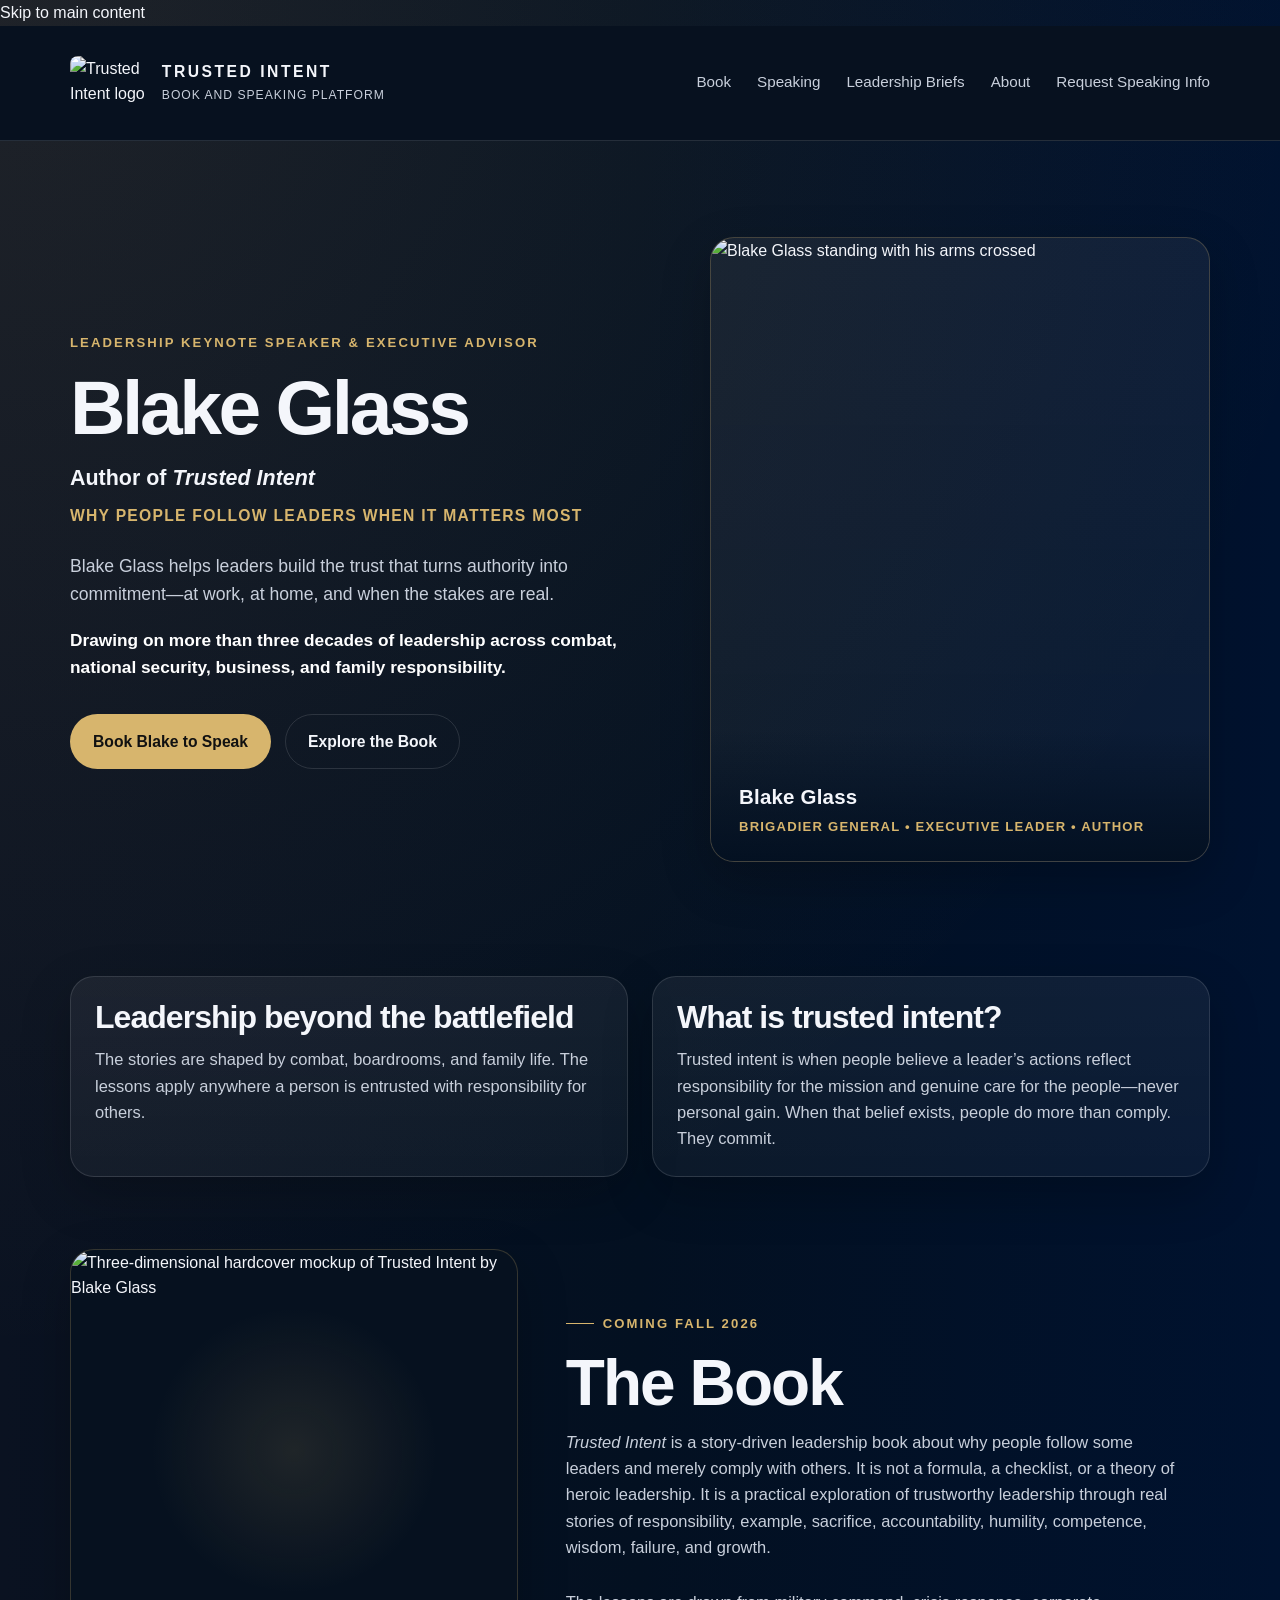
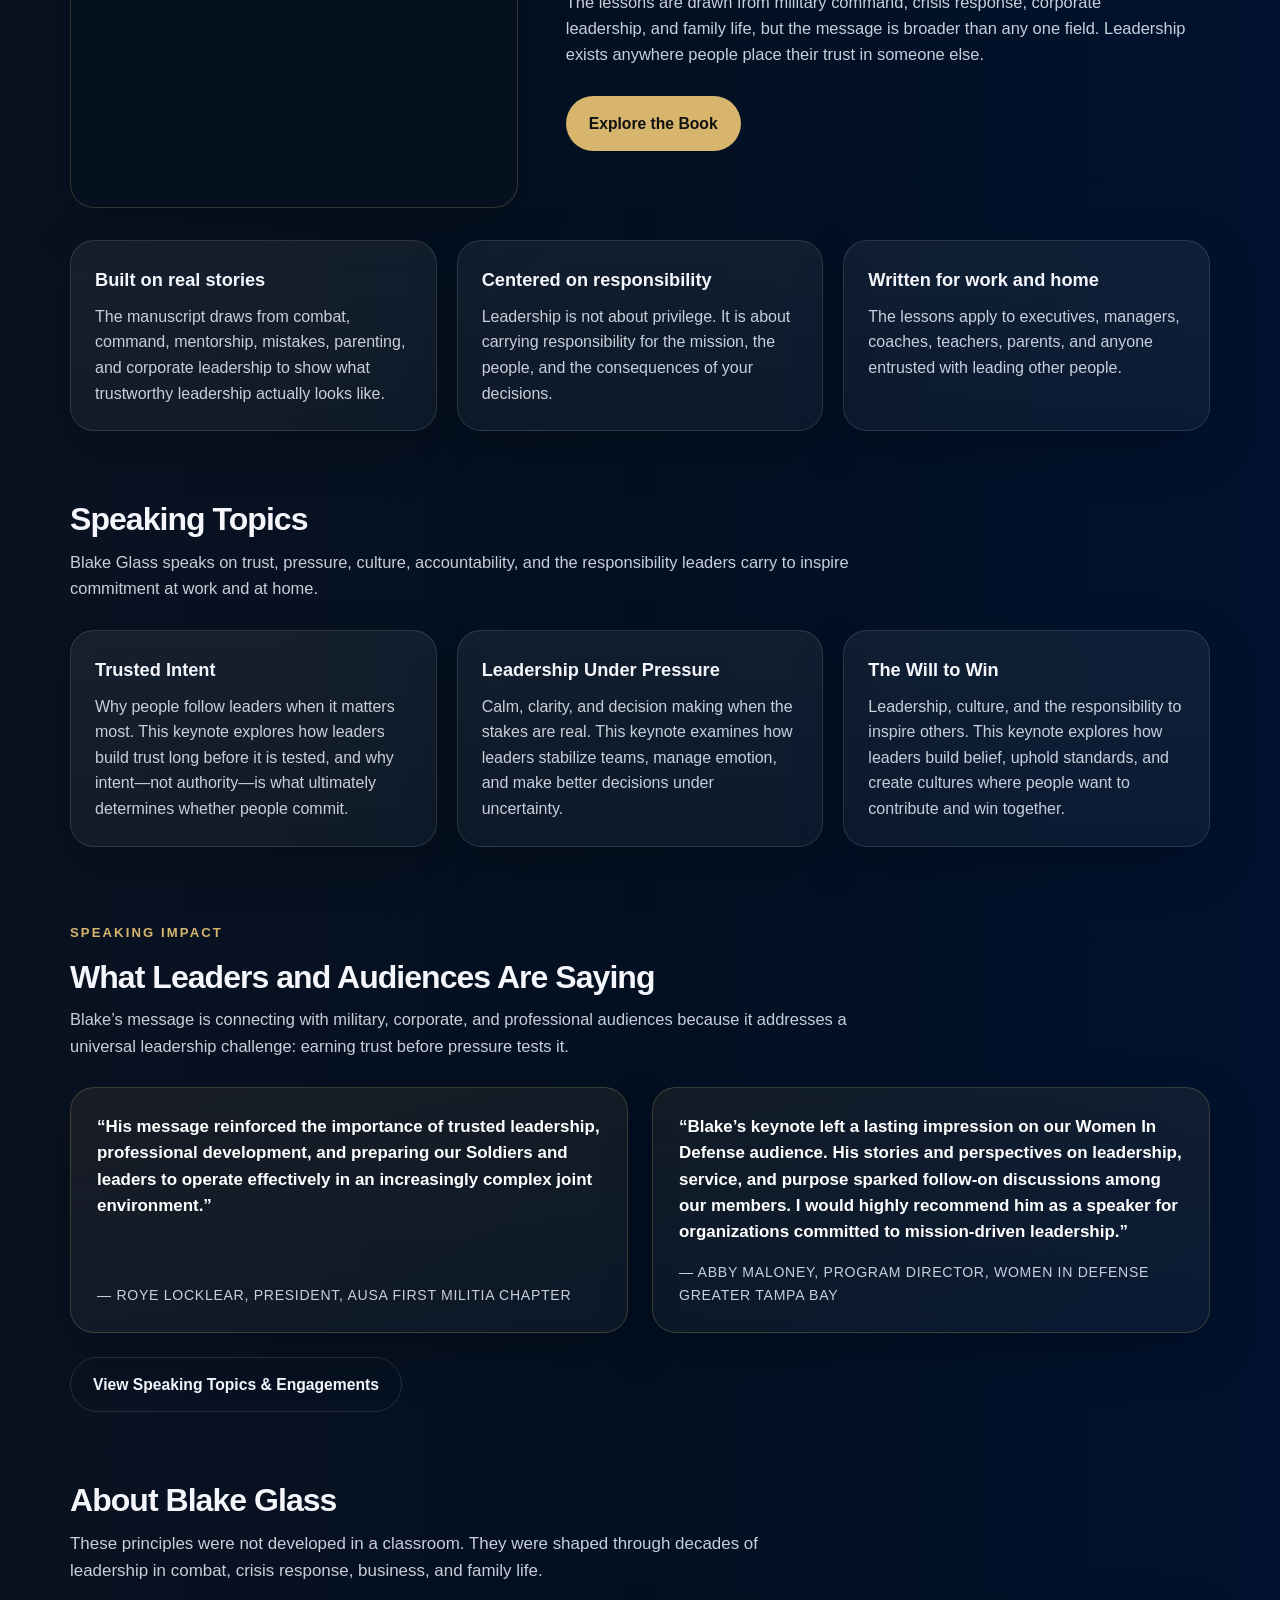
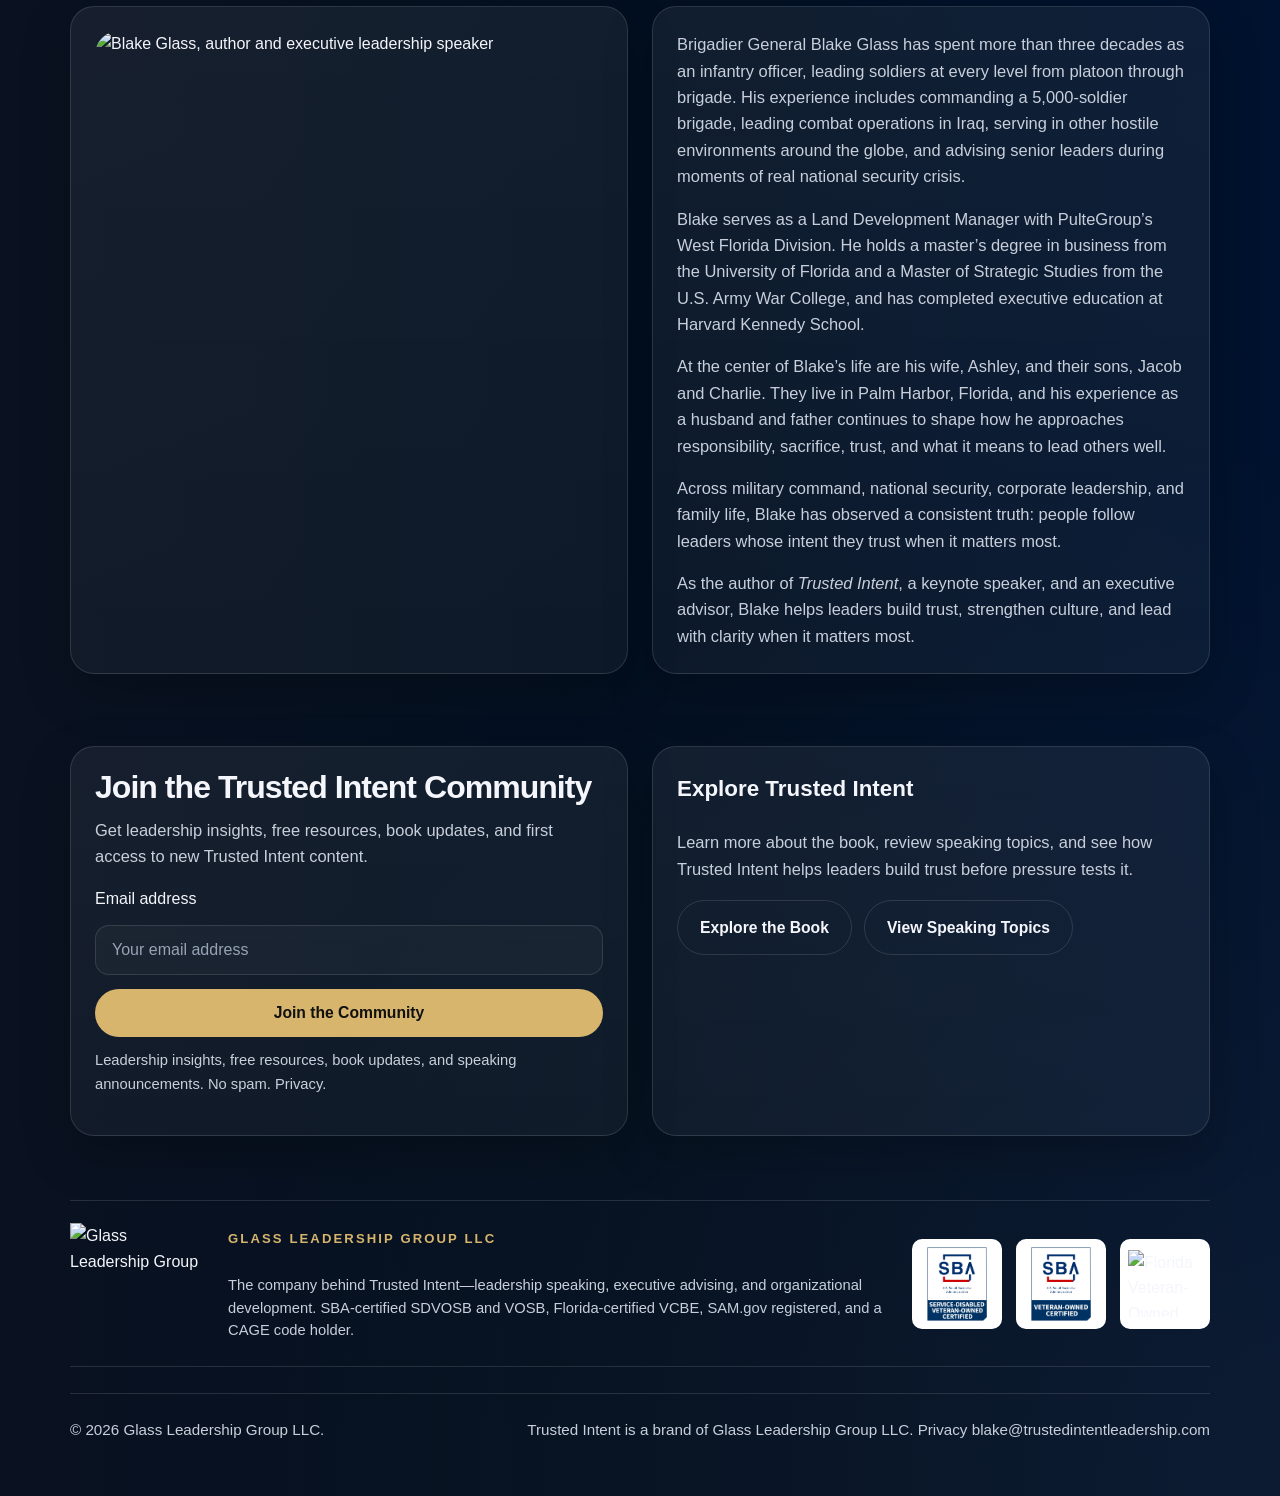
==== commit 02843ca4: "Add Leadership Briefs to site navigation" ====
--- a/index.html
+++ b/index.html
@@ -823,6 +823,7 @@
       <nav class="nav-links" aria-label="Primary navigation">
         <a href="book.html">Book</a>
         <a href="speaking.html">Speaking</a>
+        <a href="leadership-briefs.html">Leadership Briefs</a>
         <a href="#about">About</a>
         <a class="nav-cta" href="speaking.html#request" data-analytics-event="speaking_cta_click" data-analytics-location="home_nav">Request Speaking Info</a>
       </nav>
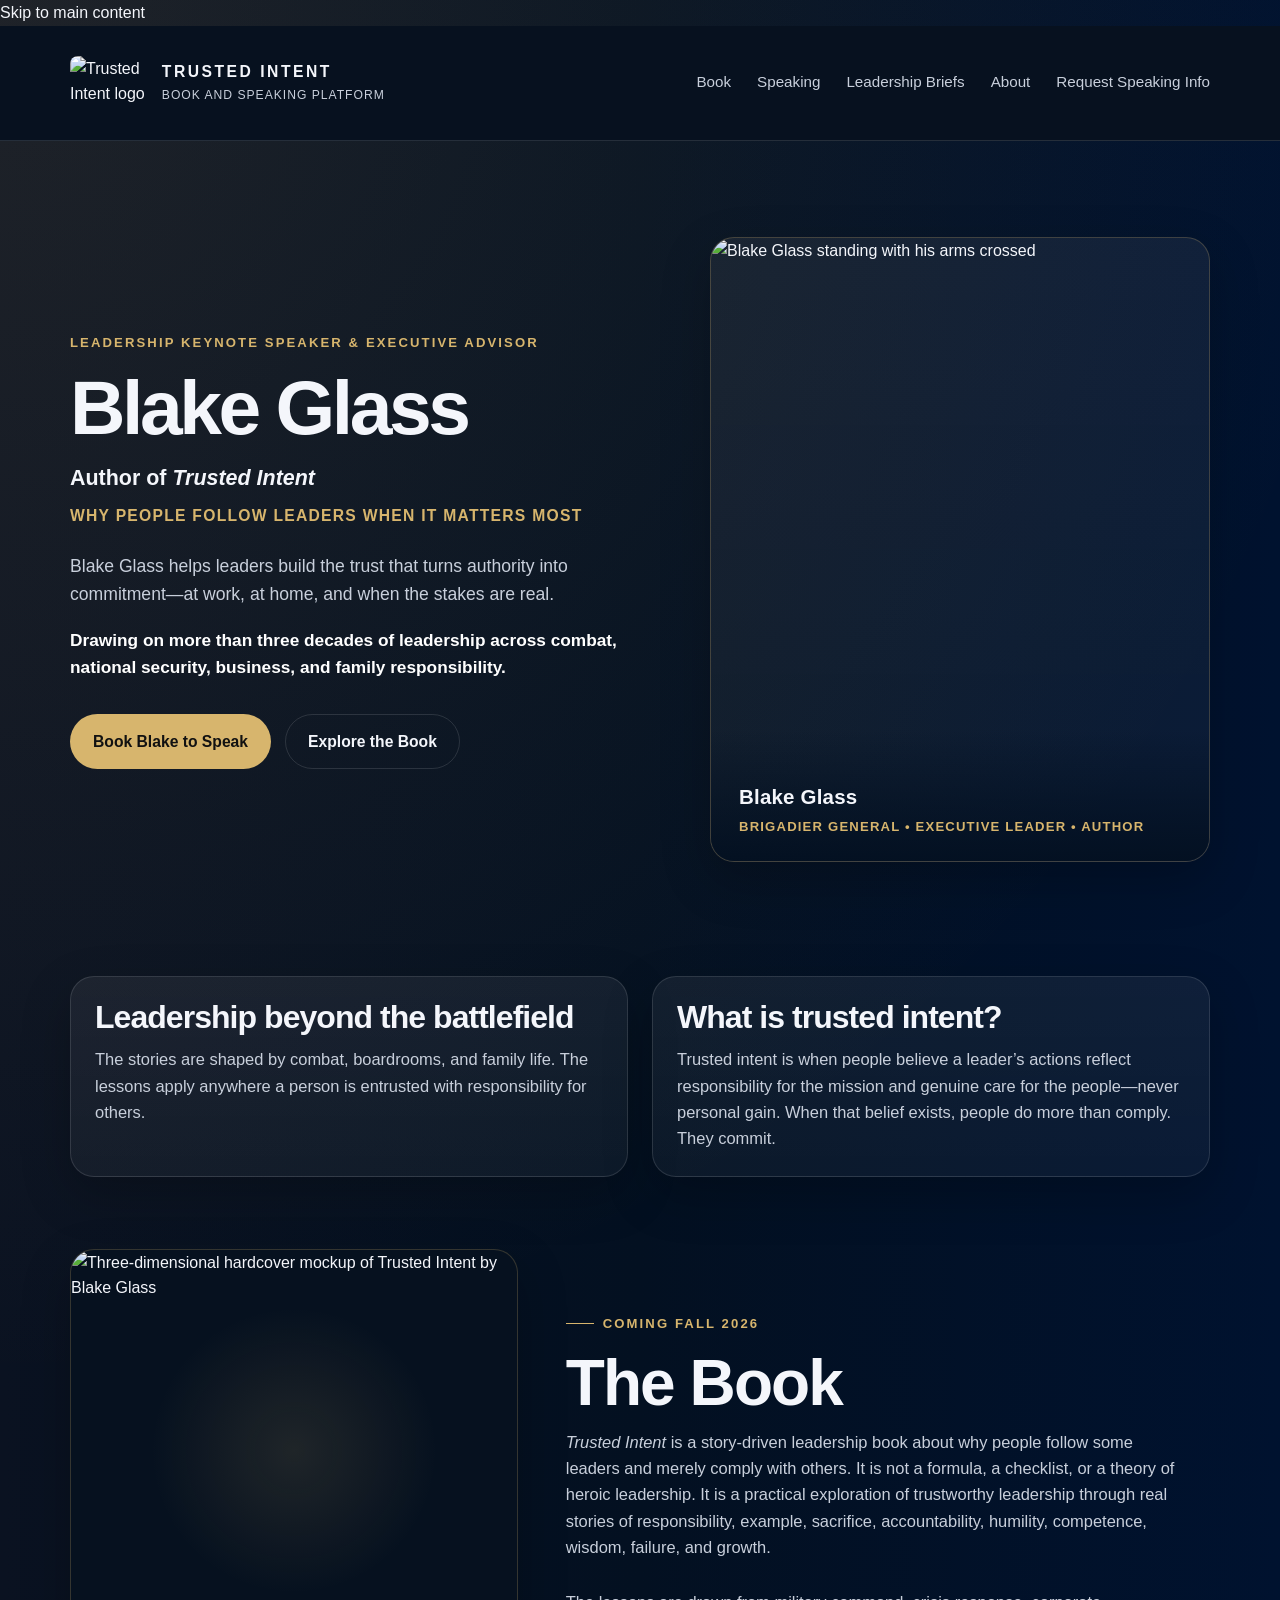
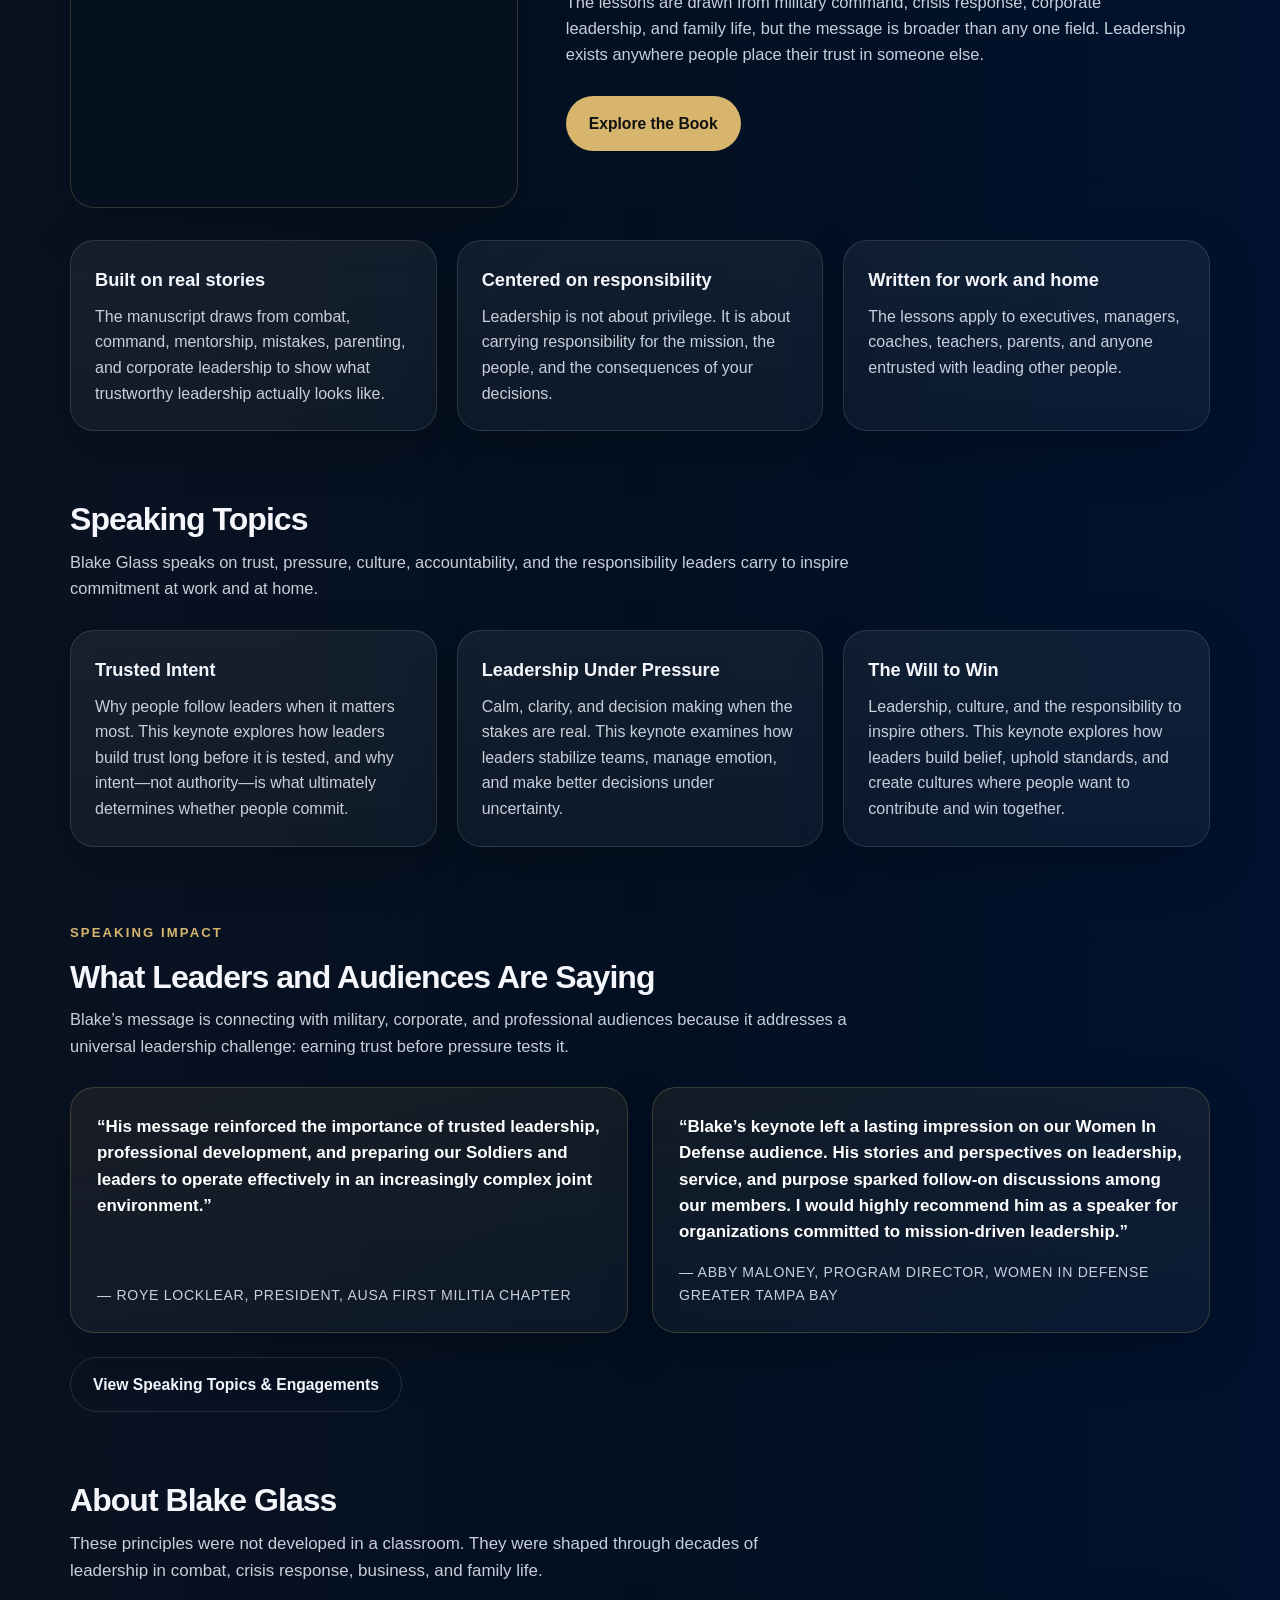
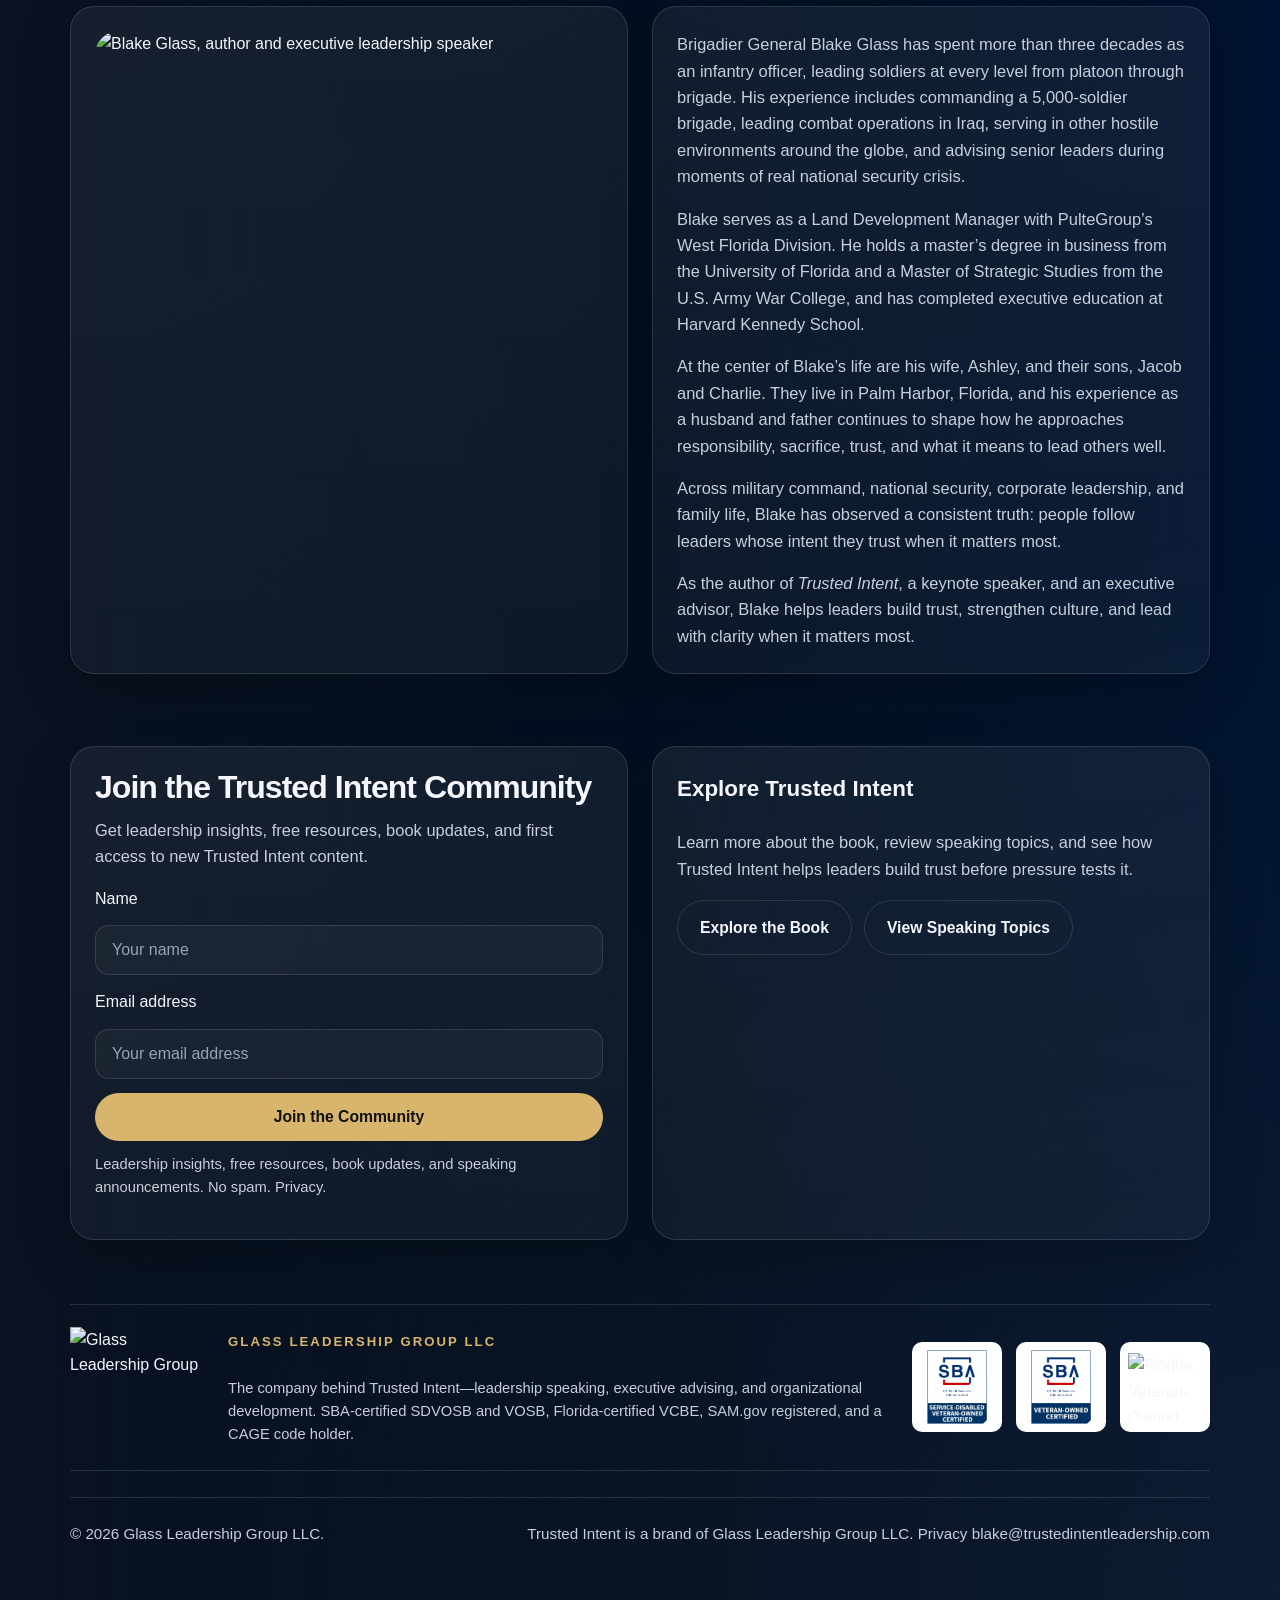
==== commit 1b445ff7: "Add name field to homepage community signup" ====
--- a/index.html
+++ b/index.html
@@ -1053,6 +1053,15 @@
               method="post"
               style="display:grid; gap:14px; margin-top:14px;"
             >
+              <label class="sr-only" for="mce-FNAME">Name</label>
+              <input
+                type="text"
+                name="FNAME"
+                id="mce-FNAME"
+                placeholder="Your name"
+                style="width:100%; padding:15px 16px; border-radius:14px; border:1px solid rgba(255,255,255,0.12); background:rgba(255,255,255,0.03); color:#f4f6fb; font-size:1rem;"
+              />
+
               <label class="sr-only" for="mce-EMAIL">Email address</label>
               <input
                 type="email"
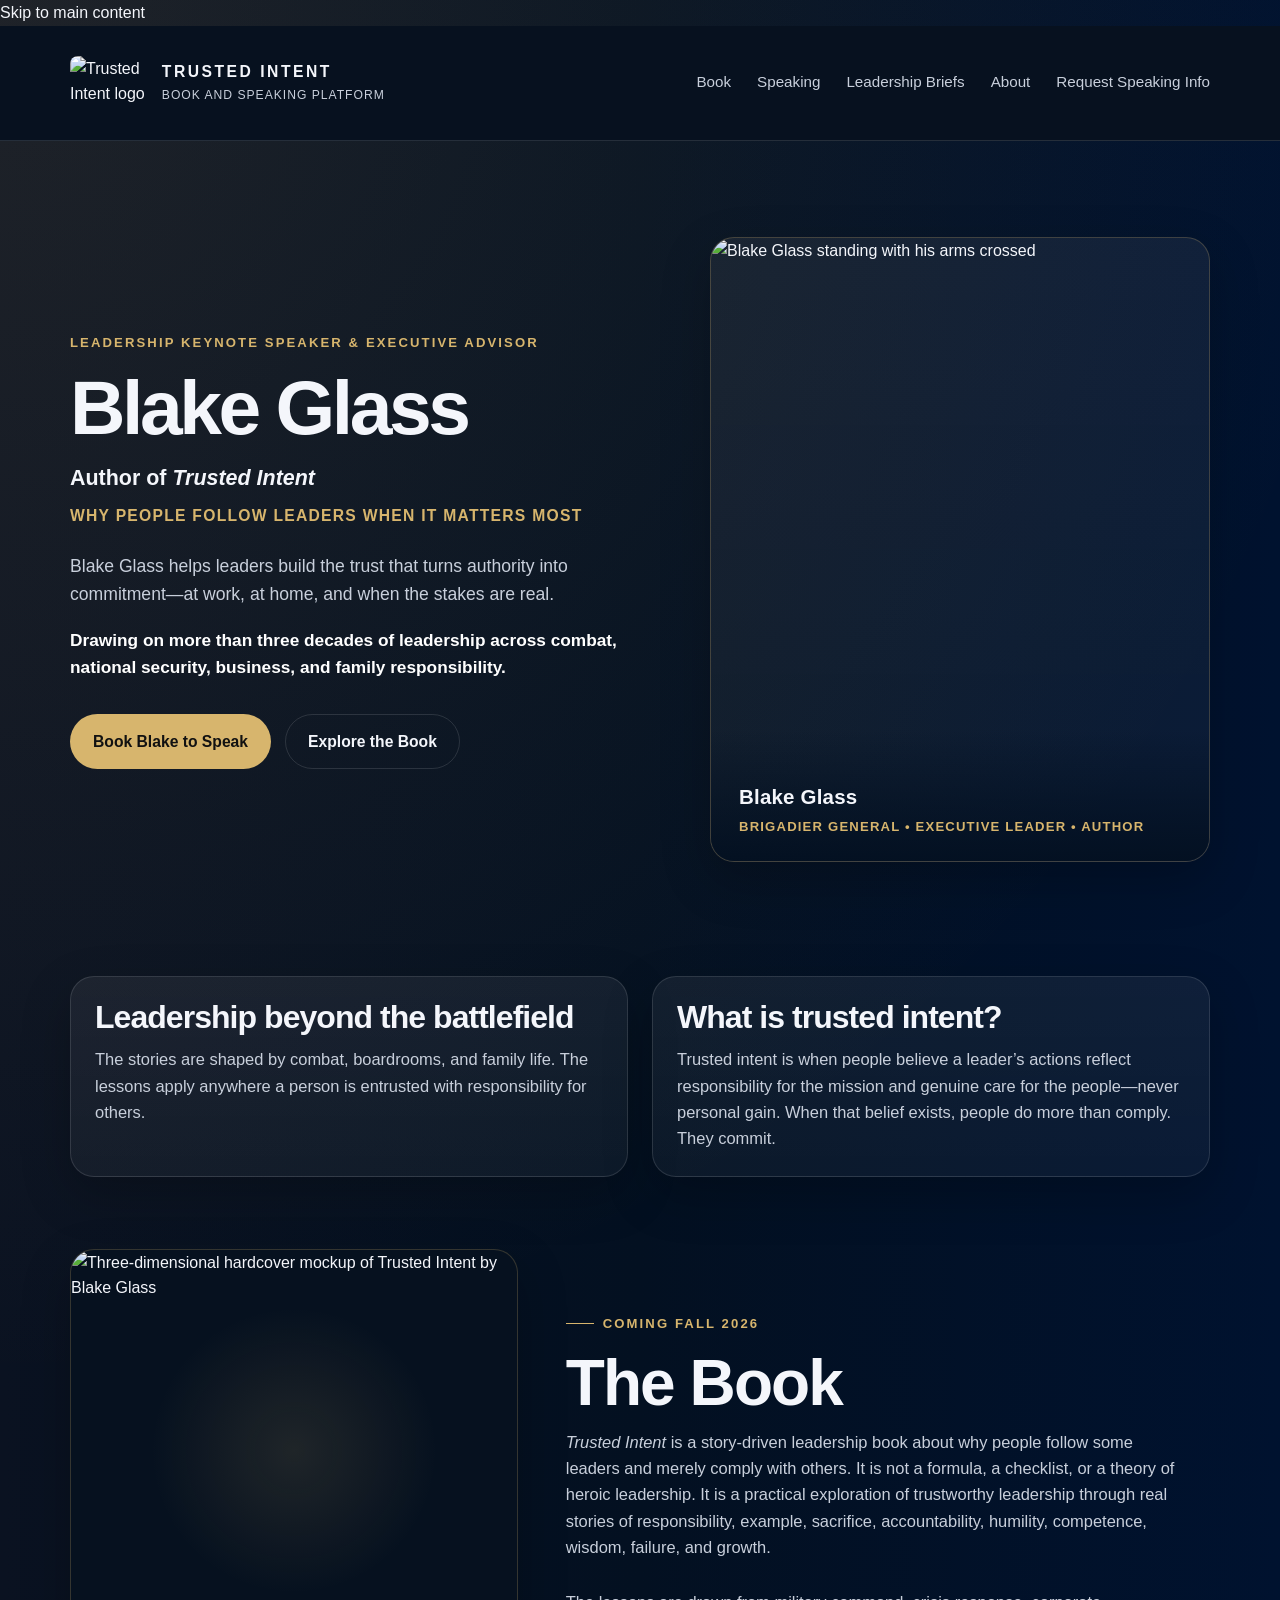
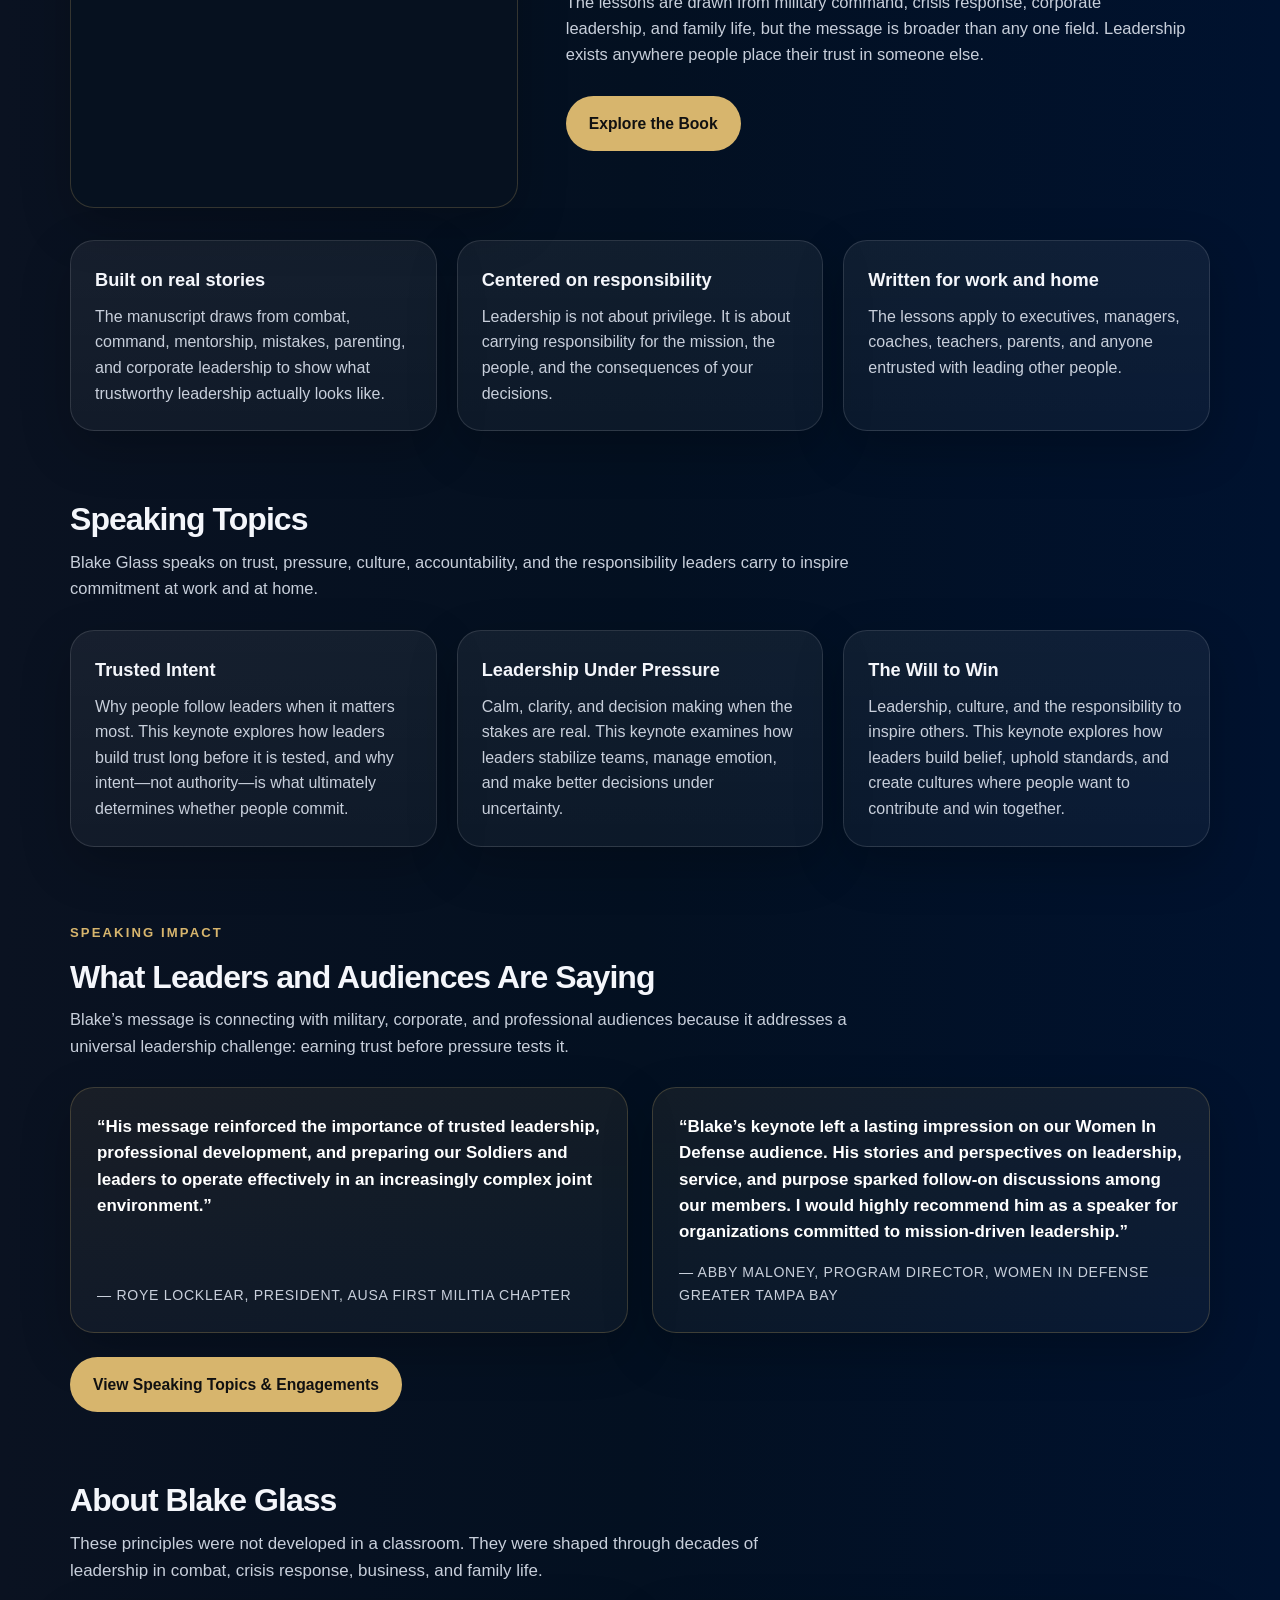
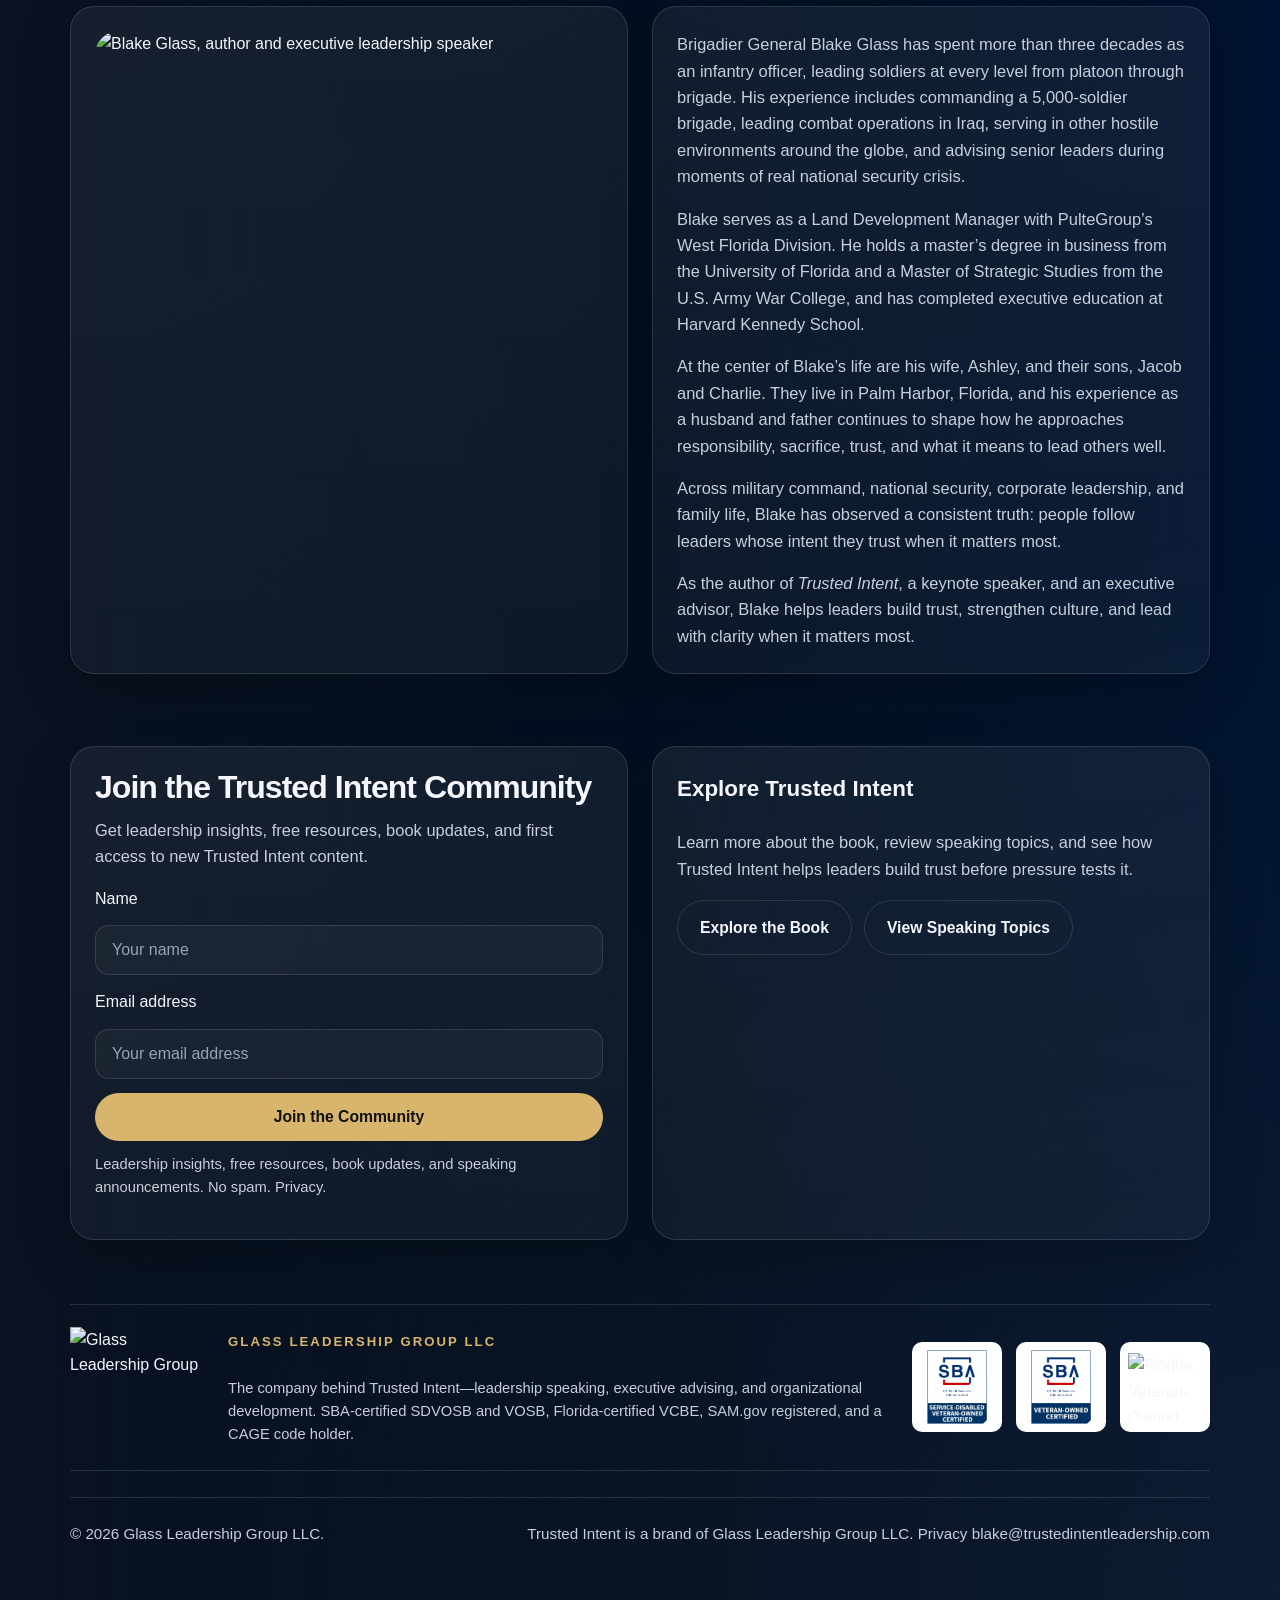
==== commit 71e8d655: "Use gold primary style for speaking CTA" ====
--- a/index.html
+++ b/index.html
@@ -146,6 +146,7 @@
       display: inline-flex;
       align-items: center;
       justify-content: center;
+      text-align: center;
       padding: 14px 22px;
       border-radius: 999px;
       border: 1px solid transparent;
@@ -996,7 +997,7 @@
         </div>
 
         <div class="testimonial-actions">
-          <a class="button button-secondary" href="speaking.html#testimonials">View Speaking Topics &amp; Engagements</a>
+          <a class="button button-primary" href="speaking.html#testimonials">View Speaking Topics &amp; Engagements</a>
         </div>
       </div>
     </section>
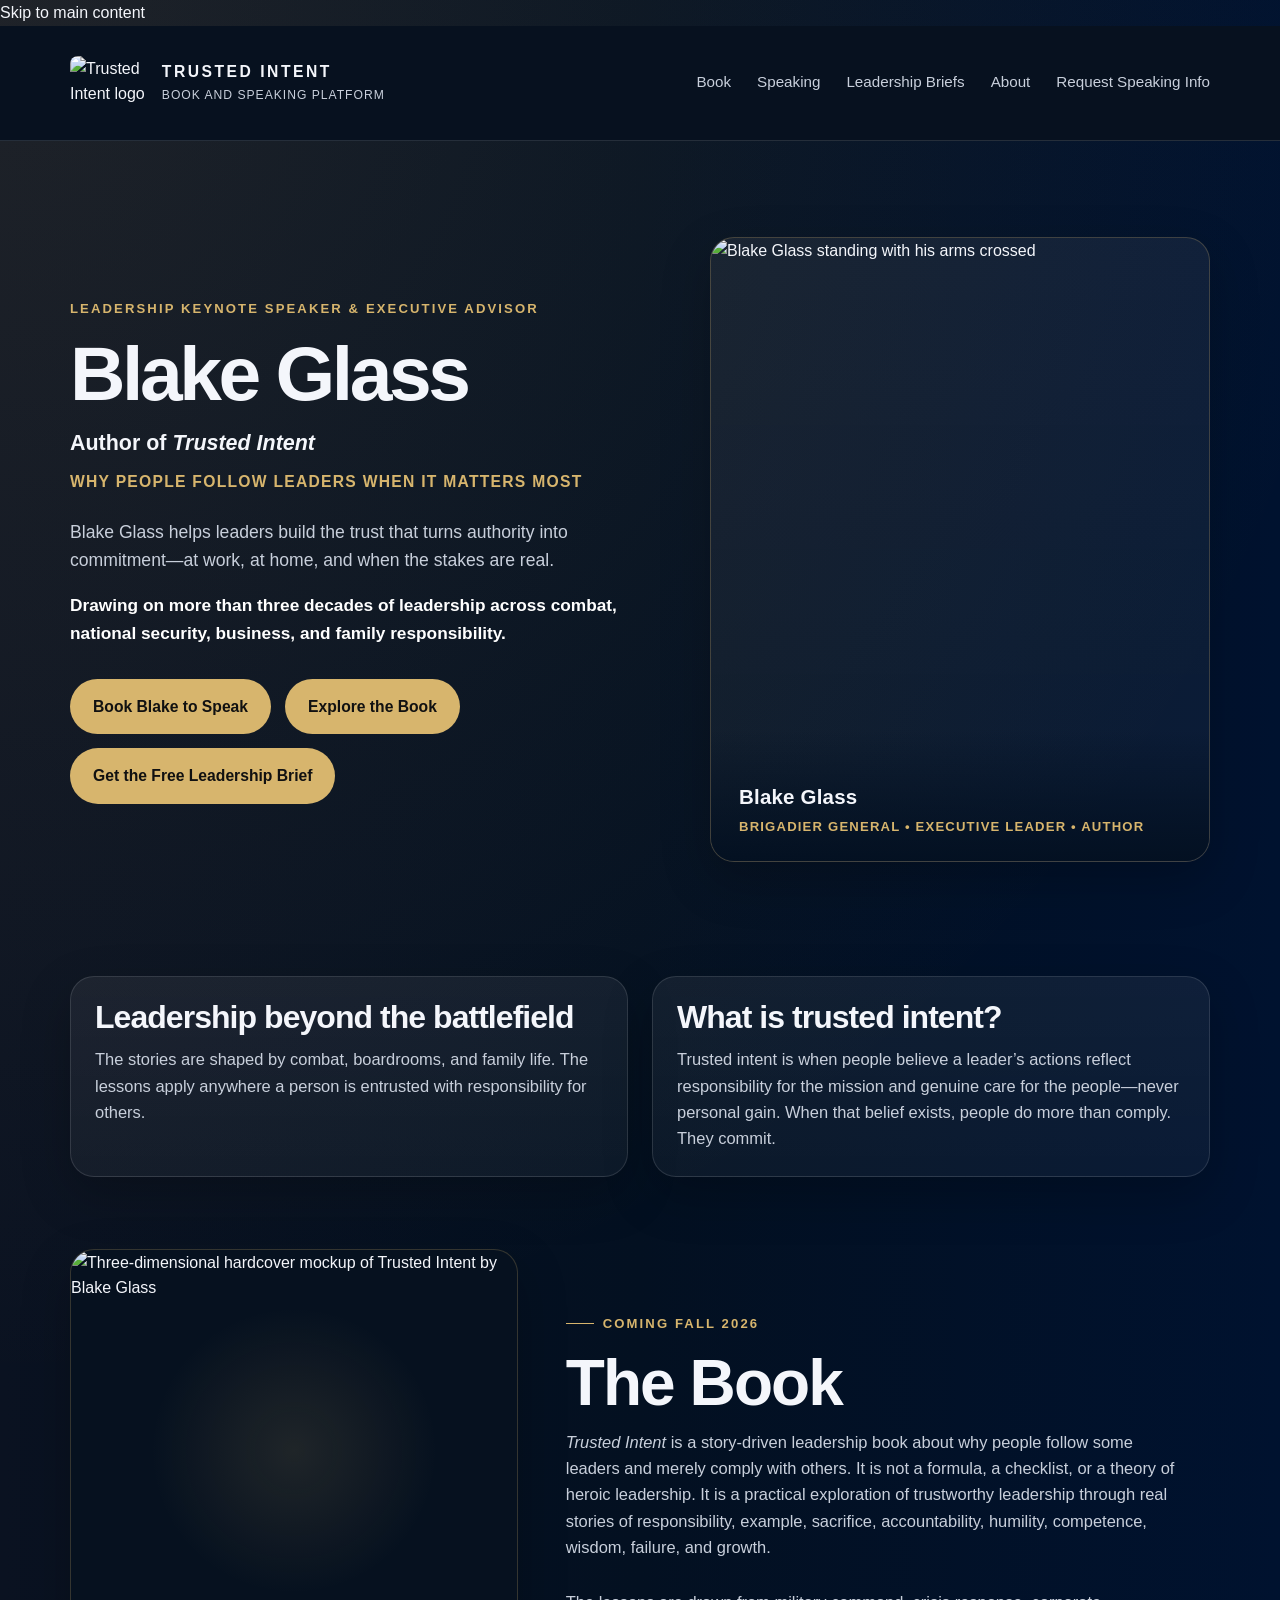
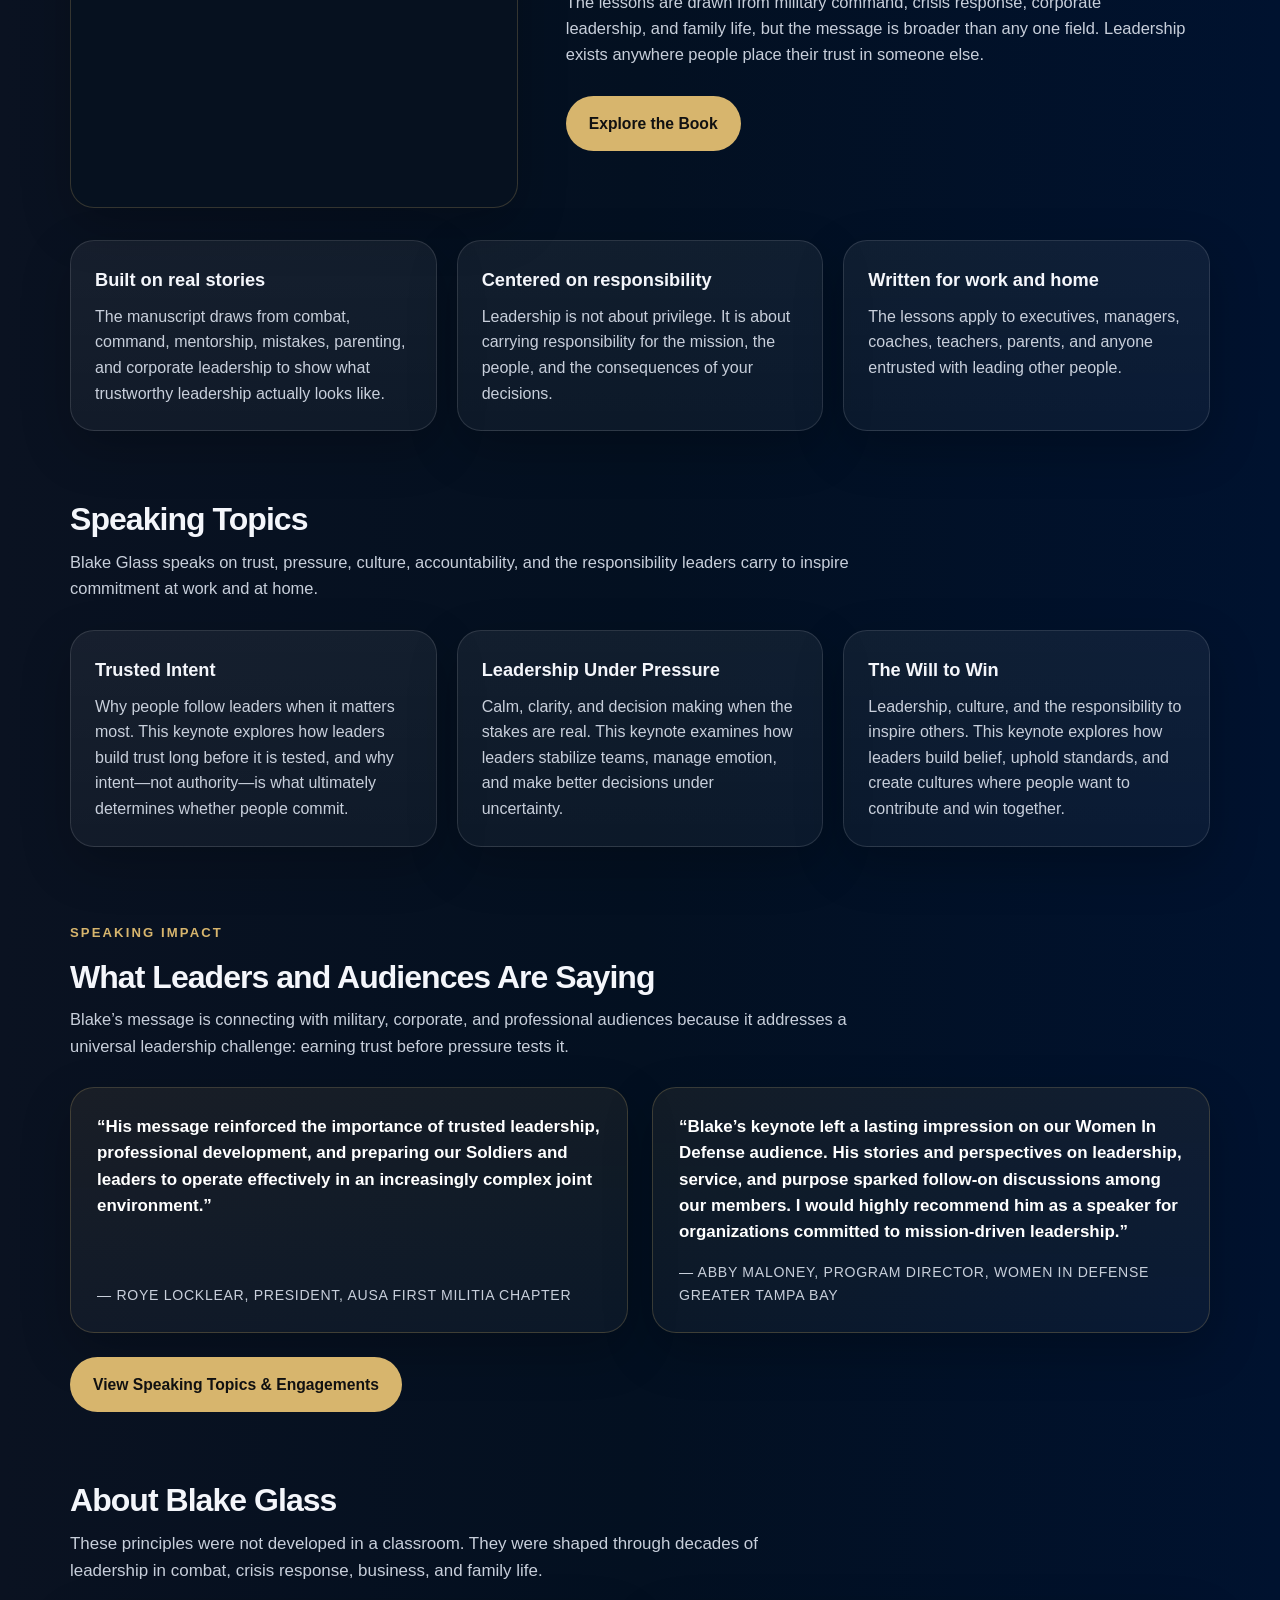
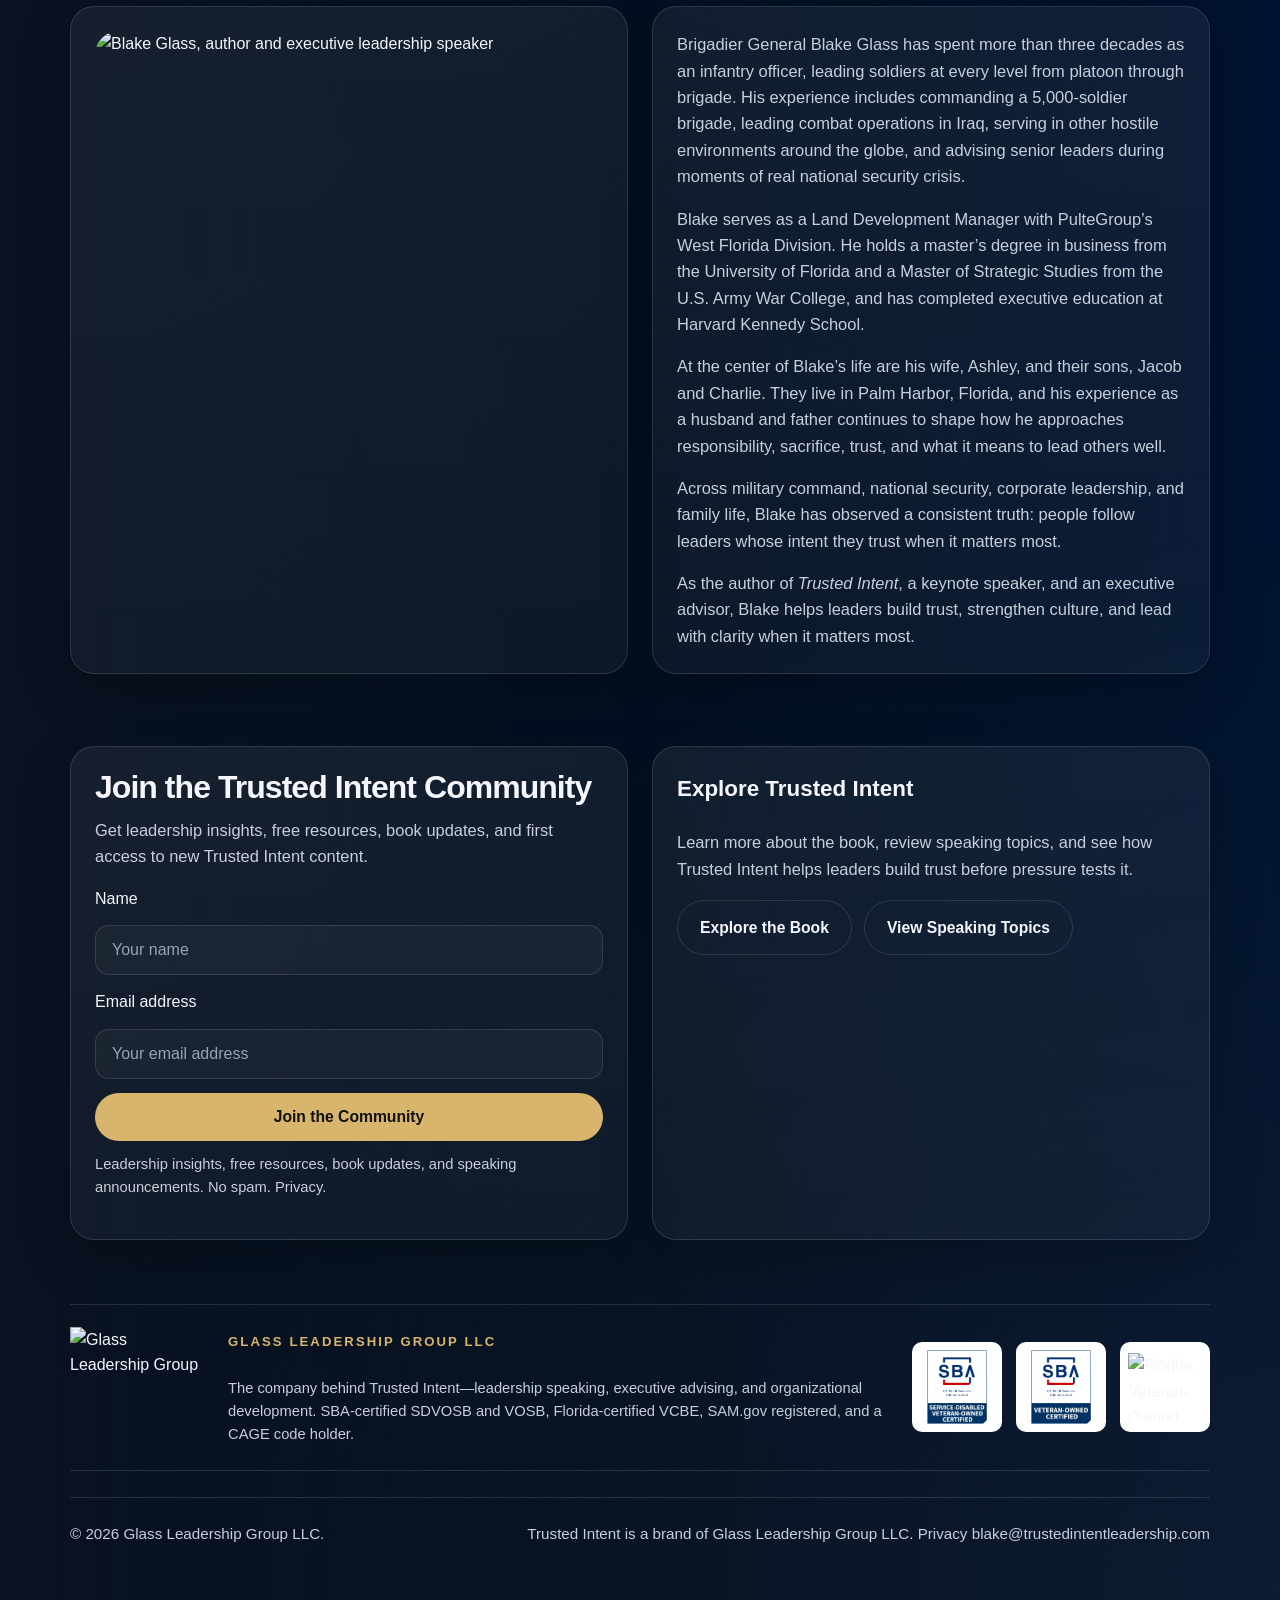
==== commit 9de041d4: "Highlight book and Leadership Brief CTAs on homepage" ====
--- a/index.html
+++ b/index.html
@@ -850,7 +850,8 @@
 
           <div class="hero-actions">
             <a class="button button-primary" href="speaking.html" data-analytics-event="speaking_cta_click" data-analytics-location="home_hero">Book Blake to Speak</a>
-            <a class="button button-secondary" href="book.html">Explore the Book</a>
+            <a class="button button-primary" href="book.html">Explore the Book</a>
+            <a class="button button-primary" href="leadership-briefs.html">Get the Free Leadership Brief</a>
           </div>
         </div>
 
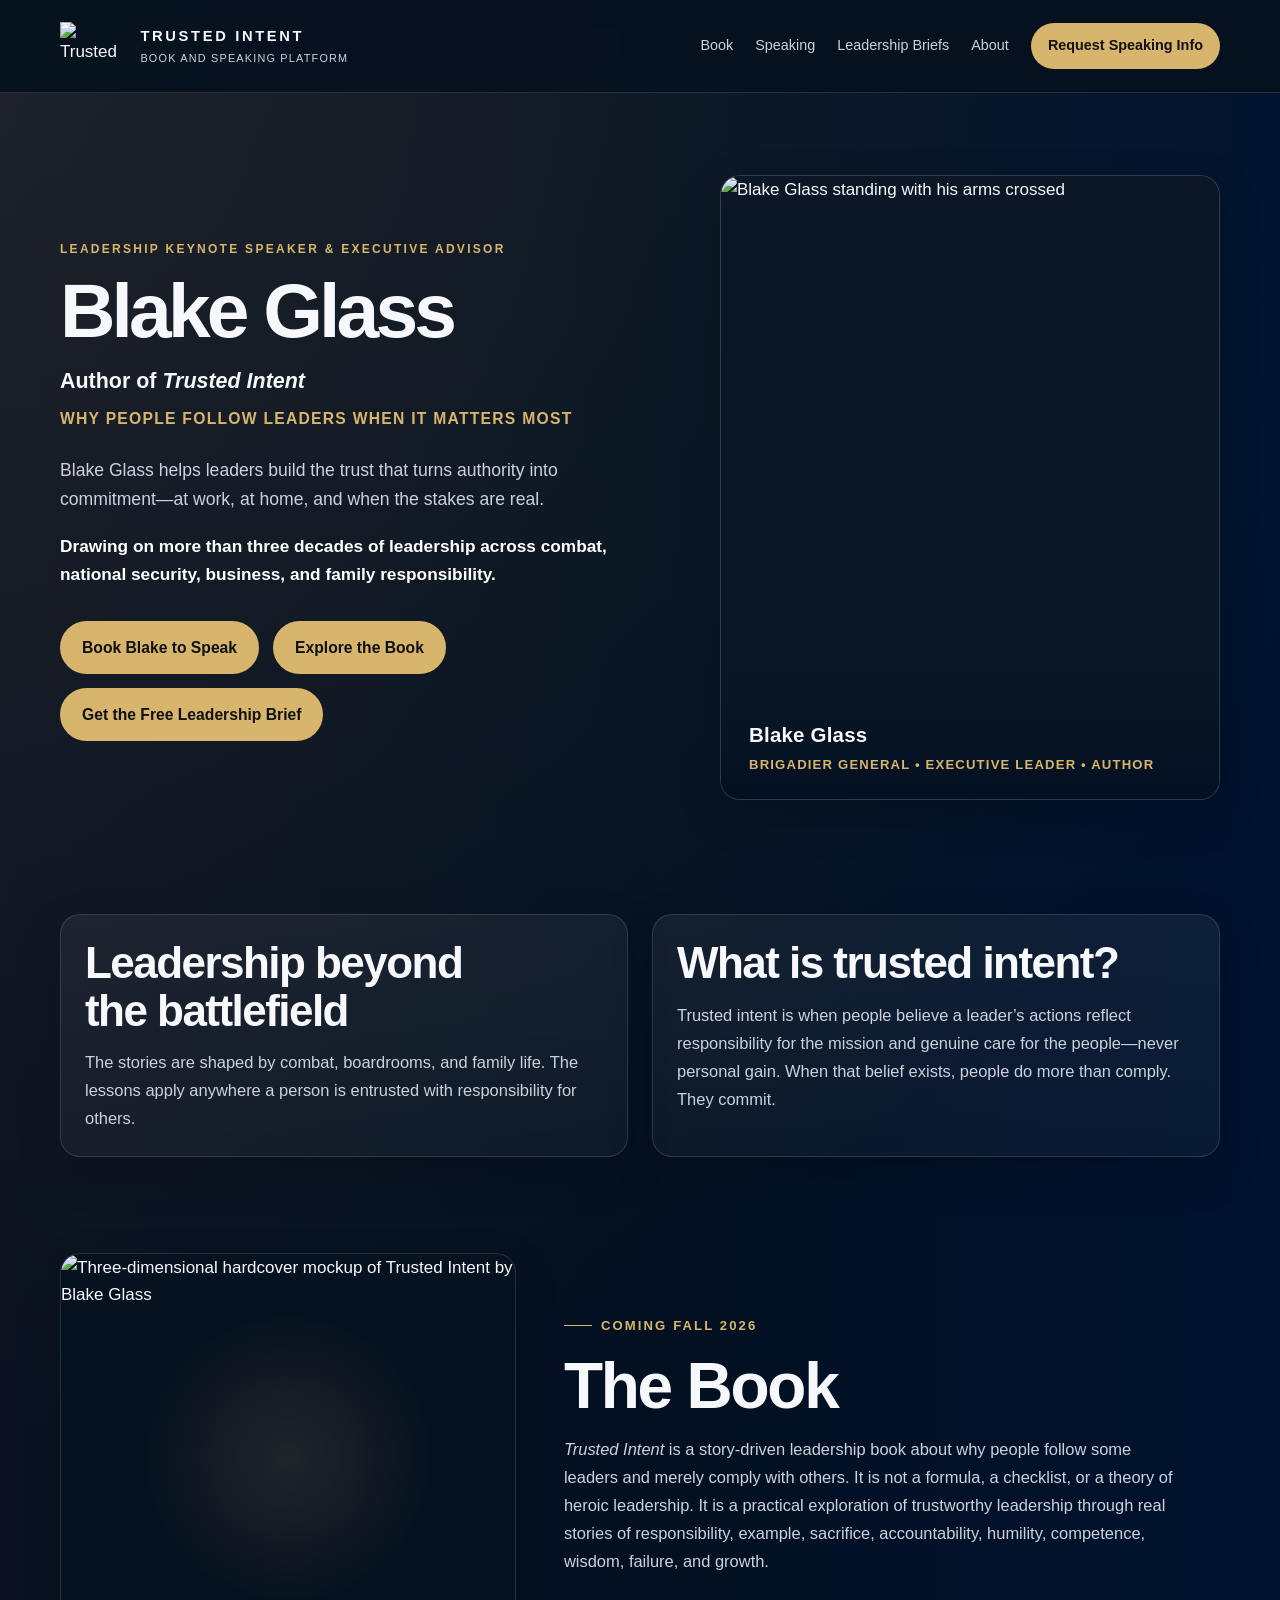
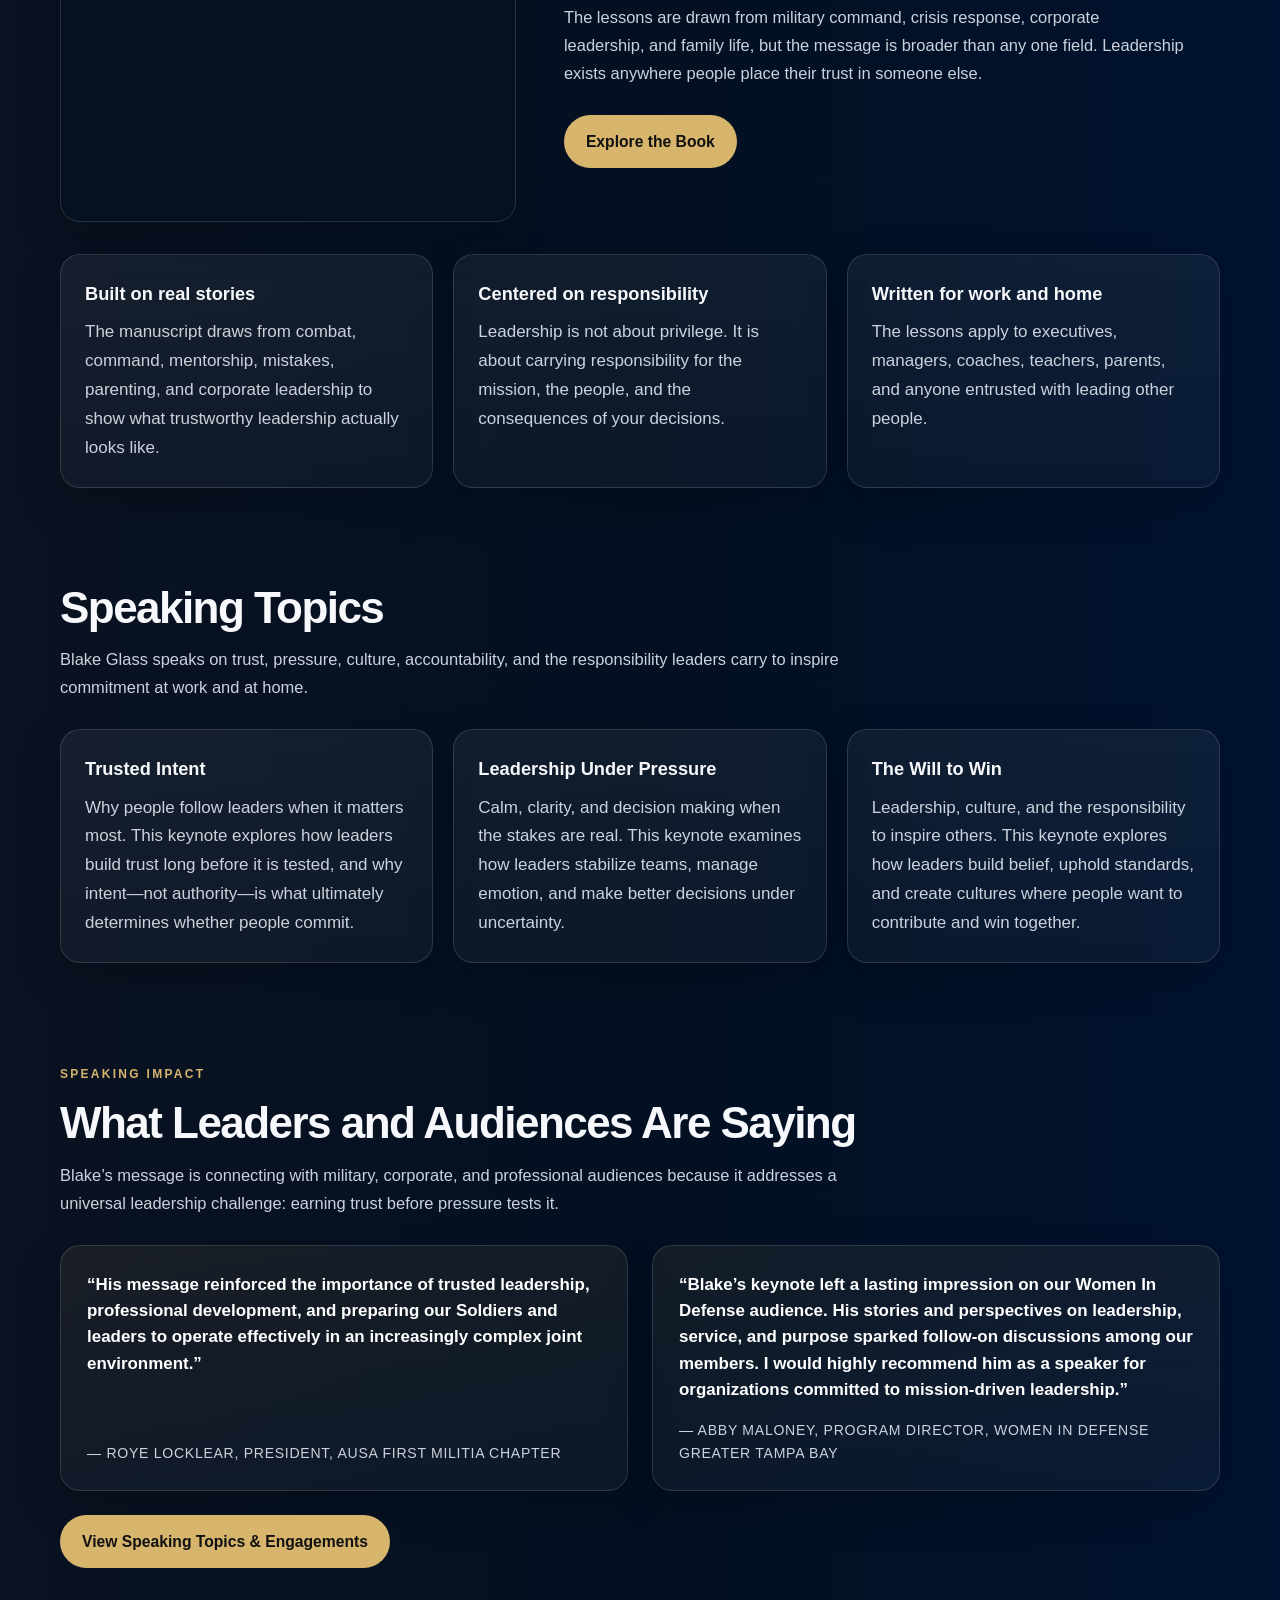
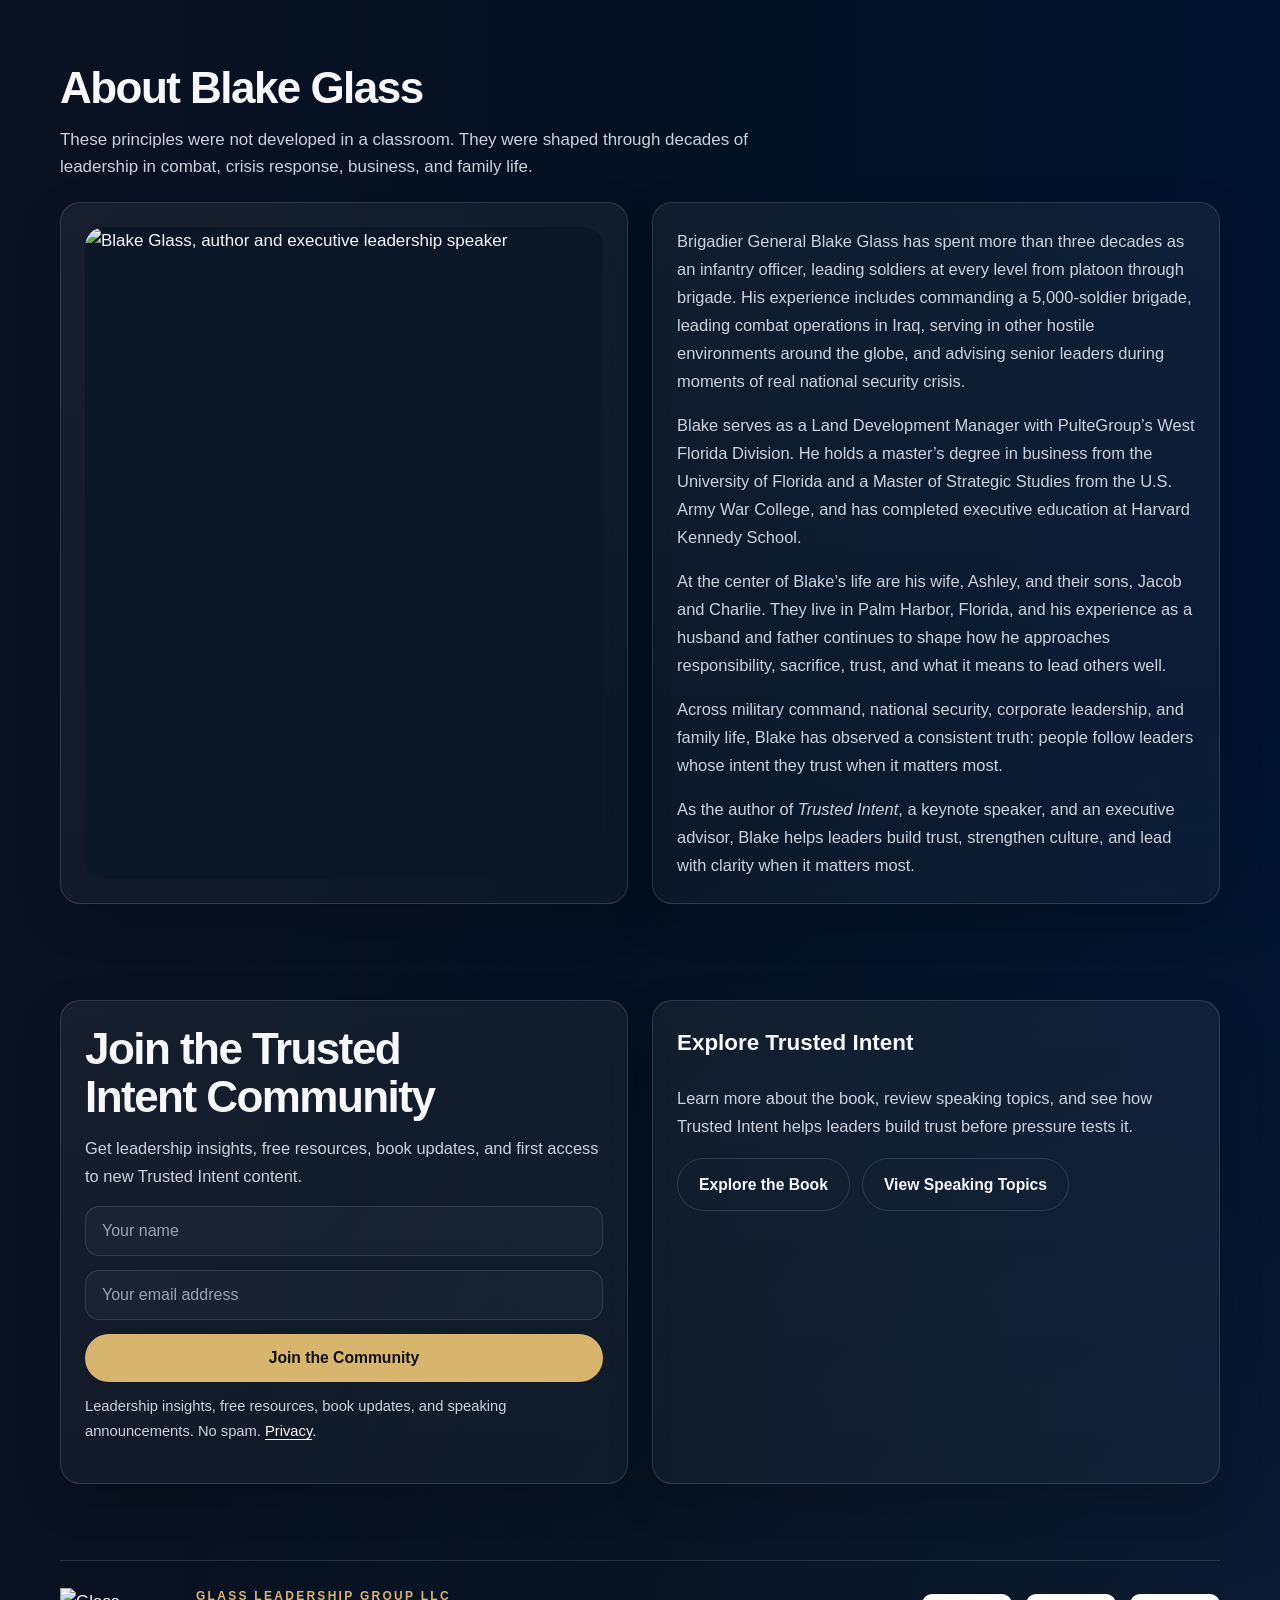
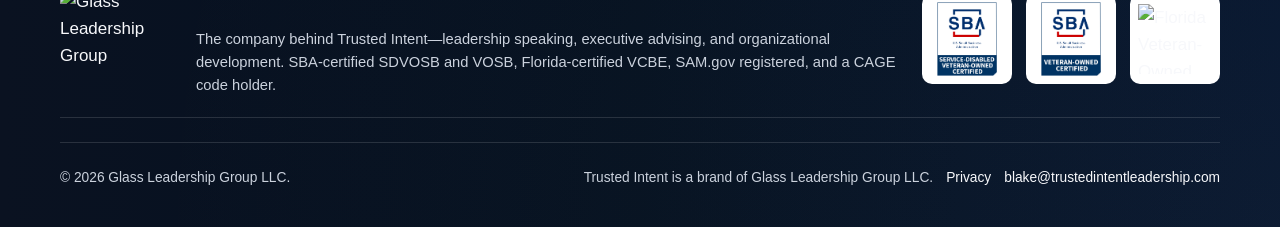
==== commit 2b9bea61: "Use collapsible mobile navigation" ====
--- a/index.html
+++ b/index.html
@@ -821,7 +821,9 @@
         </div>
       </a>
 
-      <nav class="nav-links" aria-label="Primary navigation">
+      <button class="nav-toggle" type="button" aria-expanded="false" aria-controls="primary-navigation">Menu</button>
+
+      <nav id="primary-navigation" class="nav-links" aria-label="Primary navigation">
         <a href="book.html">Book</a>
         <a href="speaking.html">Speaking</a>
         <a href="leadership-briefs.html">Leadership Briefs</a>
--- a/site-polish.css
+++ b/site-polish.css
@@ -0,0 +1,618 @@
+:root {
+  --bg: #07111f;
+  --bg-deep: #04101e;
+  --panel: rgba(255, 255, 255, 0.035);
+  --panel-strong: rgba(255, 255, 255, 0.055);
+  --text: #f7f8fb;
+  --muted: #cbd2dd;
+  --line: rgba(255, 255, 255, 0.13);
+  --line-gold: rgba(215, 181, 109, 0.27);
+  --gold: #d7b56d;
+  --gold-dark: #bd984f;
+  --max: 1160px;
+  --radius: 20px;
+  --font-sans: "Aptos", "Segoe UI", Helvetica, Arial, sans-serif;
+  --font-editorial: Georgia, "Times New Roman", serif;
+}
+
+html {
+  scroll-padding-top: 106px;
+}
+
+body {
+  font-family: var(--font-sans);
+  font-size: 17px;
+  -webkit-font-smoothing: antialiased;
+  text-rendering: optimizeLegibility;
+}
+
+section[id] {
+  scroll-margin-top: 106px;
+}
+
+.skip-link {
+  position: fixed;
+  top: 10px;
+  left: 10px;
+  z-index: 100;
+  padding: 10px 14px;
+  border-radius: 8px;
+  background: var(--gold);
+  color: #111;
+  font-weight: 800;
+  transform: translateY(-150%);
+}
+
+.skip-link:focus {
+  transform: translateY(0);
+}
+
+.sr-only {
+  position: absolute;
+  width: 1px;
+  height: 1px;
+  padding: 0;
+  margin: -1px;
+  overflow: hidden;
+  clip: rect(0, 0, 0, 0);
+  white-space: nowrap;
+  border: 0;
+}
+
+a:focus-visible,
+button:focus-visible,
+input:focus-visible,
+select:focus-visible,
+textarea:focus-visible {
+  outline: 3px solid var(--gold);
+  outline-offset: 3px;
+}
+
+.topbar {
+  padding: 8px 24px;
+  background: rgba(7, 17, 31, 0.94);
+  backdrop-filter: blur(16px);
+  -webkit-backdrop-filter: blur(16px);
+}
+
+.nav {
+  min-height: 76px;
+  padding: 8px 0;
+}
+
+.brand {
+  gap: 13px;
+}
+
+.brand img {
+  height: 48px;
+  border-radius: 0;
+}
+
+.brand-title {
+  font-size: 0.92rem;
+  letter-spacing: 0.18em;
+}
+
+.brand-subtitle {
+  font-size: 0.68rem;
+  letter-spacing: 0.11em;
+}
+
+.nav-links {
+  gap: 22px;
+  font-size: 0.9rem;
+}
+
+.nav-links a {
+  position: relative;
+  white-space: nowrap;
+}
+
+.nav-links a:not(.nav-cta)::after {
+  position: absolute;
+  right: 0;
+  bottom: -8px;
+  left: 0;
+  height: 1px;
+  background: var(--gold);
+  content: "";
+  opacity: 0;
+  transform: scaleX(0.4);
+  transition: opacity 180ms ease, transform 180ms ease;
+}
+
+.nav-links a:not(.nav-cta):hover::after,
+.nav-links a[aria-current="page"]::after {
+  opacity: 1;
+  transform: scaleX(1);
+}
+
+.nav-cta {
+  padding: 10px 16px;
+  border: 1px solid var(--line-gold);
+  border-radius: 999px;
+  color: #111;
+  background: var(--gold);
+  font-weight: 800;
+}
+
+.nav-cta:hover {
+  background: var(--gold-dark);
+  color: #111;
+}
+
+section {
+  padding: 48px 0;
+}
+
+.hero {
+  padding: 82px 0 66px;
+}
+
+h1,
+h2,
+h3 {
+  text-wrap: balance;
+}
+
+h1 {
+  font-weight: 780;
+  letter-spacing: -0.05em;
+}
+
+.section-title {
+  margin-bottom: 14px;
+  font-size: clamp(2rem, 3.5vw, 2.75rem);
+  line-height: 1.08;
+  letter-spacing: -0.035em;
+}
+
+.section-copy,
+.lead,
+.panel p,
+.card p,
+.keynote-card p,
+.engagement-card p {
+  line-height: 1.7;
+}
+
+.eyebrow {
+  margin-bottom: 15px;
+  font-size: 0.75rem;
+  letter-spacing: 0.19em;
+}
+
+.button,
+button {
+  min-height: 48px;
+  padding: 13px 21px;
+  transition: background-color 180ms ease, border-color 180ms ease, color 180ms ease, transform 180ms ease;
+}
+
+.panel,
+.hero-visual,
+.hero-card,
+.quote,
+.card,
+.keynote-card,
+.testimonial-card,
+.engagement-card,
+.chapter-card,
+.book-visual {
+  border-color: var(--line);
+  border-radius: var(--radius);
+  box-shadow: 0 16px 44px rgba(0, 0, 0, 0.18);
+}
+
+.quote p,
+.quote-inline p {
+  font-family: var(--font-editorial);
+  font-weight: 400;
+}
+
+.hero-photo,
+.about-photo img,
+.engagement-photo,
+.book-showcase img {
+  background: #0b1727;
+}
+
+.footer {
+  padding: 24px 0 38px;
+  font-size: 0.86rem;
+}
+
+.footer-line {
+  align-items: flex-start;
+}
+
+.footer-brand-note {
+  display: flex;
+  flex-wrap: wrap;
+  justify-content: flex-end;
+  gap: 7px 13px;
+  text-align: right;
+}
+
+.footer a {
+  color: var(--text);
+}
+
+.footer a:hover {
+  color: var(--gold);
+}
+
+.fine-print a {
+  color: var(--text);
+  text-decoration: underline;
+  text-underline-offset: 3px;
+}
+
+.fine-print a:hover {
+  color: var(--gold);
+}
+
+/* Homepage refinements */
+body.home-page .hero-grid {
+  gap: 58px;
+}
+
+body.home-page .hero-highlight {
+  max-width: 680px;
+}
+
+body.home-page .about-author {
+  align-items: stretch;
+}
+
+body.home-page .about-author .panel {
+  display: flex;
+  flex-direction: column;
+  justify-content: center;
+}
+
+body.home-page .certification-band {
+  grid-template-columns: 112px minmax(260px, 1fr) auto;
+  gap: 24px;
+  padding: 20px 0;
+}
+
+body.home-page .glg-logo {
+  width: 112px;
+}
+
+/* Speaking page refinements */
+body.speaking-page h1 {
+  max-width: 680px;
+  font-size: clamp(3.5rem, 5.4vw, 4.8rem);
+  line-height: 0.98;
+}
+
+body.speaking-page .hero-grid {
+  gap: 56px;
+}
+
+body.speaking-page .keynote-grid {
+  gap: 22px;
+}
+
+body.speaking-page .keynote-card {
+  padding: 30px 34px;
+}
+
+body.speaking-page .takeaways {
+  gap: 8px;
+  margin-top: 18px;
+}
+
+body.speaking-page .testimonial-grid {
+  grid-template-columns: repeat(2, minmax(0, 1fr));
+}
+
+body.speaking-page .testimonial-card {
+  min-height: 250px;
+}
+
+body.speaking-page .testimonial-card blockquote {
+  font-family: var(--font-editorial);
+  font-size: 1.15rem;
+  font-weight: 400;
+}
+
+body.speaking-page .inquiry-intro {
+  max-width: 760px;
+}
+
+body.speaking-page .next-steps {
+  padding: 0;
+  list-style: none;
+}
+
+body.speaking-page .form-field label {
+  color: var(--text);
+}
+
+body.speaking-page input,
+body.speaking-page select,
+body.speaking-page textarea {
+  border-color: rgba(255, 255, 255, 0.17);
+}
+
+/* Book page refinements */
+body.book-page .hero-grid {
+  gap: 54px;
+}
+
+body.book-page .book-showcase img {
+  filter: saturate(0.94) contrast(1.03);
+}
+
+body.book-page .chapter-grid {
+  grid-template-columns: repeat(4, minmax(0, 1fr));
+  gap: 14px;
+}
+
+body.book-page .chapter-card {
+  min-height: 146px;
+  padding: 18px;
+}
+
+body.book-page .part-section + .part-section {
+  margin-top: 22px;
+}
+
+/* Privacy page */
+body.privacy-page main {
+  min-height: 70vh;
+}
+
+.privacy-hero {
+  padding: 78px 0 34px;
+}
+
+.privacy-content {
+  max-width: 840px;
+  padding-bottom: 80px;
+}
+
+.privacy-content h2 {
+  margin: 42px 0 12px;
+  font-size: 1.55rem;
+}
+
+.privacy-content p,
+.privacy-content li {
+  color: var(--muted);
+}
+
+.privacy-content a {
+  color: var(--gold);
+  text-decoration: underline;
+  text-underline-offset: 3px;
+}
+
+@media (max-width: 960px) {
+  .topbar {
+    padding: 7px 18px;
+  }
+
+  .nav {
+    gap: 10px;
+  }
+
+  .nav-links {
+    gap: 18px;
+    overflow-x: auto;
+    padding: 5px 1px 8px;
+    scrollbar-width: none;
+  }
+
+  .nav-links::-webkit-scrollbar {
+    display: none;
+  }
+
+  .nav-links a {
+    border: 0;
+    padding: 7px 0;
+    background: transparent;
+  }
+
+  .nav-links .nav-cta {
+    padding: 8px 13px;
+    border: 1px solid var(--line-gold);
+    background: var(--gold);
+  }
+
+  body.book-page .chapter-grid {
+    grid-template-columns: repeat(2, minmax(0, 1fr));
+  }
+
+  body.speaking-page .testimonial-grid {
+    grid-template-columns: 1fr;
+  }
+
+  body.home-page .certification-band {
+    grid-template-columns: 104px 1fr;
+  }
+
+  body.home-page .glg-logo {
+    width: 104px;
+  }
+}
+
+@media (max-width: 640px) {
+  body {
+    font-size: 16px;
+  }
+
+  .wrap {
+    width: min(100% - 36px, var(--max));
+  }
+
+  .topbar {
+    padding-inline: 0;
+  }
+
+  .nav {
+    min-height: 0;
+  }
+
+  .brand img {
+    height: 42px;
+  }
+
+  .brand-title {
+    font-size: 0.82rem;
+  }
+
+  .brand-subtitle {
+    font-size: 0.61rem;
+  }
+
+  .nav-links {
+    gap: 16px;
+    font-size: 0.8rem;
+  }
+
+  section {
+    padding: 38px 0;
+  }
+
+  .hero {
+    padding: 58px 0 46px;
+  }
+
+  .section-title {
+    font-size: 2rem;
+  }
+
+  .panel,
+  .card,
+  .quote,
+  body.speaking-page .keynote-card {
+    padding: 24px;
+  }
+
+  body.speaking-page h1 {
+    font-size: clamp(3rem, 15vw, 4rem);
+  }
+
+  body.book-page .chapter-grid {
+    grid-template-columns: 1fr;
+  }
+
+  body.book-page .chapter-card {
+    min-height: 0;
+  }
+
+  .footer-brand-note {
+    justify-content: flex-start;
+    text-align: left;
+  }
+}
+
+@media (prefers-reduced-motion: reduce) {
+  html {
+    scroll-behavior: auto;
+  }
+
+  *,
+  *::before,
+  *::after {
+    scroll-behavior: auto !important;
+    transition-duration: 0.01ms !important;
+    animation-duration: 0.01ms !important;
+    animation-iteration-count: 1 !important;
+  }
+}
+
+
+.nav-toggle {
+  display: none;
+}
+
+@media (max-width: 960px) {
+  .nav {
+    align-items: center !important;
+    flex-wrap: wrap !important;
+  }
+
+  .nav-toggle {
+    display: inline-flex;
+    align-items: center;
+    justify-content: center;
+    min-height: 40px;
+    margin-left: auto;
+    padding: 9px 16px;
+    border: 1px solid var(--line-gold);
+    border-radius: 999px;
+    background: transparent;
+    color: var(--gold);
+    font: inherit;
+    font-size: 0.82rem;
+    font-weight: 800;
+    letter-spacing: 0.06em;
+    text-transform: uppercase;
+    cursor: pointer;
+  }
+
+  .nav-toggle:hover,
+  .nav-toggle[aria-expanded="true"] {
+    background: var(--gold);
+    color: #111;
+  }
+
+  .nav-links {
+    display: none !important;
+    width: 100%;
+    flex-direction: column;
+    align-items: stretch;
+    gap: 0 !important;
+    overflow: visible !important;
+    margin-top: 4px;
+    padding: 8px !important;
+    border: 1px solid var(--line);
+    border-radius: 16px;
+    background: rgba(7, 17, 31, 0.98);
+    box-shadow: 0 18px 36px rgba(0, 0, 0, 0.28);
+  }
+
+  .nav-links.is-open {
+    display: flex !important;
+  }
+
+  .nav-links a {
+    width: 100%;
+    padding: 11px 13px !important;
+    border: 0 !important;
+    border-radius: 10px !important;
+    background: transparent !important;
+    white-space: normal;
+  }
+
+  .nav-links a + a:not(.nav-cta) {
+    border-top: 1px solid rgba(255,255,255,0.07) !important;
+    border-radius: 0 !important;
+  }
+
+  .nav-links a:not(.nav-cta)::after {
+    display: none;
+  }
+
+  .nav-links a[aria-current="page"] {
+    color: var(--gold);
+    font-weight: 800;
+  }
+
+  .nav-links .nav-cta {
+    width: 100%;
+    margin-top: 8px;
+    padding: 11px 14px !important;
+    border: 1px solid var(--line-gold) !important;
+    border-radius: 999px !important;
+    background: var(--gold) !important;
+    color: #111 !important;
+    text-align: center;
+  }
+}
